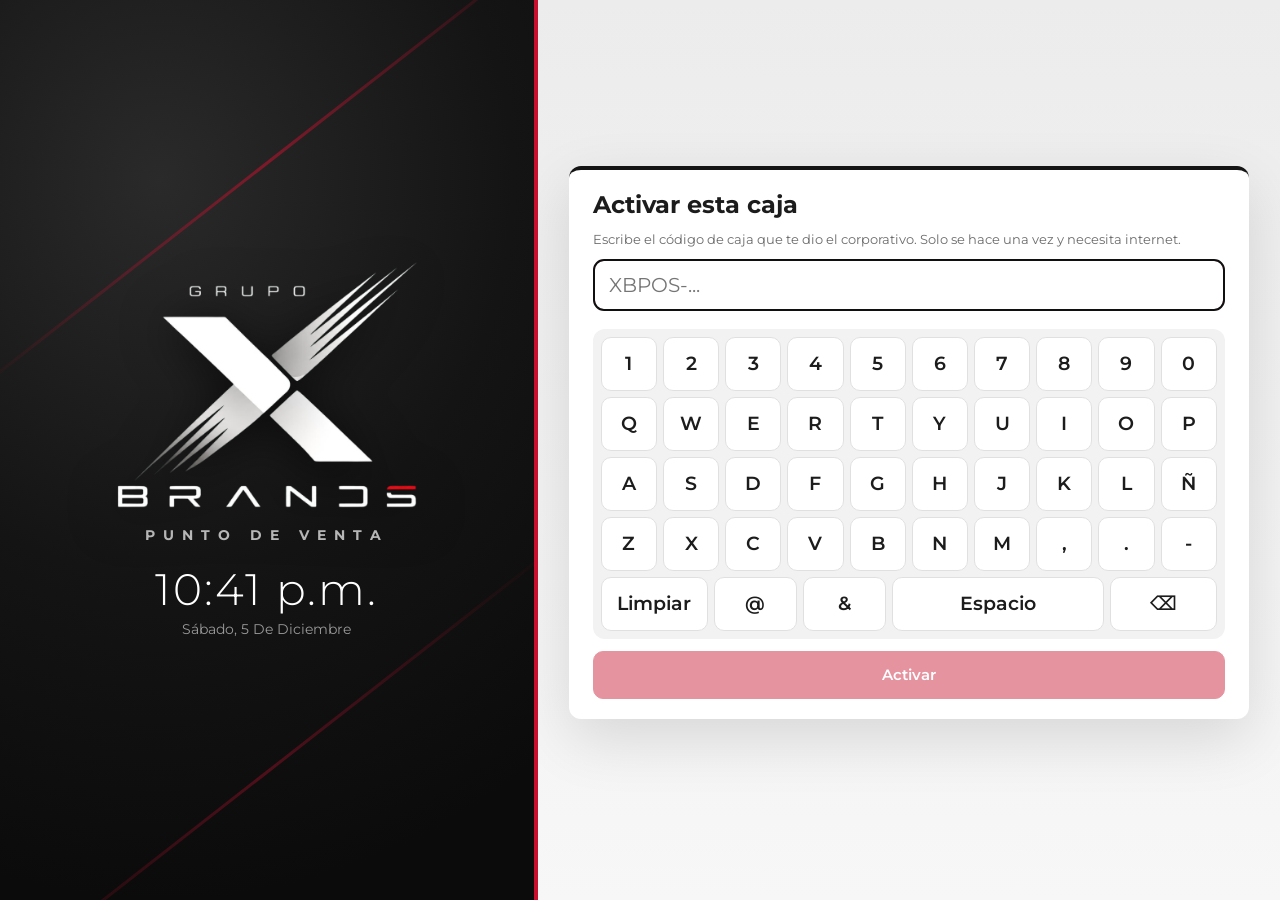
==== index.html @ 16394042 "Versión 0.18.0" ====
<!doctype html>
<html lang="es">
  <head>
    <meta charset="UTF-8" />
    <meta name="viewport" content="width=device-width, initial-scale=1.0, maximum-scale=1, user-scalable=no" />
    <link rel="icon" href="./favicon.png" />
    <link rel="manifest" href="./manifest.webmanifest" />
    <link rel="apple-touch-icon" href="./marca/icono.png" />
    <meta name="apple-mobile-web-app-capable" content="yes" />
    <meta name="mobile-web-app-capable" content="yes" />
    <meta name="apple-mobile-web-app-status-bar-style" content="black" />
    <meta name="apple-mobile-web-app-title" content="X Brands POS" />
    <meta name="theme-color" content="#141414" />
    <title>X Brands POS</title>
    <script type="module" crossorigin src="./assets/index-BFnzR5SZ.js"></script>
    <link rel="stylesheet" crossorigin href="./assets/index-DuH-Is6f.css">
  </head>
  <body>
    <div id="root"></div>
  </body>
</html>
---- assets/index-DuH-Is6f.css ----
@font-face{font-family:Montserrat Variable;font-style:normal;font-display:swap;font-weight:100 900;src:url(./montserrat-cyrillic-ext-wght-normal-CO5hGrJv.woff2) format("woff2-variations");unicode-range:U+0460-052F,U+1C80-1C8A,U+20B4,U+2DE0-2DFF,U+A640-A69F,U+FE2E-FE2F}@font-face{font-family:Montserrat Variable;font-style:normal;font-display:swap;font-weight:100 900;src:url(./montserrat-cyrillic-wght-normal-EAA9jha_.woff2) format("woff2-variations");unicode-range:U+0301,U+0400-045F,U+0490-0491,U+04B0-04B1,U+2116}@font-face{font-family:Montserrat Variable;font-style:normal;font-display:swap;font-weight:100 900;src:url(./montserrat-vietnamese-wght-normal-k7S-YeeD.woff2) format("woff2-variations");unicode-range:U+0102-0103,U+0110-0111,U+0128-0129,U+0168-0169,U+01A0-01A1,U+01AF-01B0,U+0300-0301,U+0303-0304,U+0308-0309,U+0323,U+0329,U+1EA0-1EF9,U+20AB}@font-face{font-family:Montserrat Variable;font-style:normal;font-display:swap;font-weight:100 900;src:url(./montserrat-latin-ext-wght-normal-BsZE-iaG.woff2) format("woff2-variations");unicode-range:U+0100-02BA,U+02BD-02C5,U+02C7-02CC,U+02CE-02D7,U+02DD-02FF,U+0304,U+0308,U+0329,U+1D00-1DBF,U+1E00-1E9F,U+1EF2-1EFF,U+2020,U+20A0-20AB,U+20AD-20C0,U+2113,U+2C60-2C7F,U+A720-A7FF}@font-face{font-family:Montserrat Variable;font-style:normal;font-display:swap;font-weight:100 900;src:url(./montserrat-latin-wght-normal-l_AIctKy.woff2) format("woff2-variations");unicode-range:U+0000-00FF,U+0131,U+0152-0153,U+02BB-02BC,U+02C6,U+02DA,U+02DC,U+0304,U+0308,U+0329,U+2000-206F,U+20AC,U+2122,U+2191,U+2193,U+2212,U+2215,U+FEFF,U+FFFD}@font-face{font-family:Bebas Neue;font-style:normal;font-display:swap;font-weight:400;src:url(./bebas-neue-latin-ext-400-normal-DWiEslNC.woff2) format("woff2"),url(./bebas-neue-latin-ext-400-normal-HFKRJXnW.woff) format("woff");unicode-range:U+0100-02BA,U+02BD-02C5,U+02C7-02CC,U+02CE-02D7,U+02DD-02FF,U+0304,U+0308,U+0329,U+1D00-1DBF,U+1E00-1E9F,U+1EF2-1EFF,U+2020,U+20A0-20AB,U+20AD-20C0,U+2113,U+2C60-2C7F,U+A720-A7FF}@font-face{font-family:Bebas Neue;font-style:normal;font-display:swap;font-weight:400;src:url(./bebas-neue-latin-400-normal-9mHNbWWO.woff2) format("woff2"),url(./bebas-neue-latin-400-normal-Bi-ndsyu.woff) format("woff");unicode-range:U+0000-00FF,U+0131,U+0152-0153,U+02BB-02BC,U+02C6,U+02DA,U+02DC,U+0304,U+0308,U+0329,U+2000-206F,U+20AC,U+2122,U+2191,U+2193,U+2212,U+2215,U+FEFF,U+FFFD}@font-face{font-family:Anton;font-style:normal;font-display:swap;font-weight:400;src:url(./anton-vietnamese-400-normal-CkBxLiRJ.woff2) format("woff2"),url(./anton-vietnamese-400-normal-2FfR1wHA.woff) format("woff");unicode-range:U+0102-0103,U+0110-0111,U+0128-0129,U+0168-0169,U+01A0-01A1,U+01AF-01B0,U+0300-0301,U+0303-0304,U+0308-0309,U+0323,U+0329,U+1EA0-1EF9,U+20AB}@font-face{font-family:Anton;font-style:normal;font-display:swap;font-weight:400;src:url(./anton-latin-ext-400-normal-SyiqE2Jt.woff2) format("woff2"),url(./anton-latin-ext-400-normal-BMODBQc6.woff) format("woff");unicode-range:U+0100-02BA,U+02BD-02C5,U+02C7-02CC,U+02CE-02D7,U+02DD-02FF,U+0304,U+0308,U+0329,U+1D00-1DBF,U+1E00-1E9F,U+1EF2-1EFF,U+2020,U+20A0-20AB,U+20AD-20C0,U+2113,U+2C60-2C7F,U+A720-A7FF}@font-face{font-family:Anton;font-style:normal;font-display:swap;font-weight:400;src:url(./anton-latin-400-normal-Byf51wtH.woff2) format("woff2"),url(./anton-latin-400-normal-AUNGEG_V.woff) format("woff");unicode-range:U+0000-00FF,U+0131,U+0152-0153,U+02BB-02BC,U+02C6,U+02DA,U+02DC,U+0304,U+0308,U+0329,U+2000-206F,U+20AC,U+2122,U+2191,U+2193,U+2212,U+2215,U+FEFF,U+FFFD}@font-face{font-family:Cormorant Garamond;font-style:italic;font-display:swap;font-weight:500;src:url(./cormorant-garamond-cyrillic-ext-500-italic-ClXnudBg.woff2) format("woff2"),url(./cormorant-garamond-cyrillic-ext-500-italic-DakTmaFY.woff) format("woff");unicode-range:U+0460-052F,U+1C80-1C8A,U+20B4,U+2DE0-2DFF,U+A640-A69F,U+FE2E-FE2F}@font-face{font-family:Cormorant Garamond;font-style:italic;font-display:swap;font-weight:500;src:url(./cormorant-garamond-cyrillic-500-italic-DVnfXoMy.woff2) format("woff2"),url(./cormorant-garamond-cyrillic-500-italic-C9gO-8KC.woff) format("woff");unicode-range:U+0301,U+0400-045F,U+0490-0491,U+04B0-04B1,U+2116}@font-face{font-family:Cormorant Garamond;font-style:italic;font-display:swap;font-weight:500;src:url(./cormorant-garamond-vietnamese-500-italic-D3igDnAQ.woff2) format("woff2"),url(./cormorant-garamond-vietnamese-500-italic-C-296ow0.woff) format("woff");unicode-range:U+0102-0103,U+0110-0111,U+0128-0129,U+0168-0169,U+01A0-01A1,U+01AF-01B0,U+0300-0301,U+0303-0304,U+0308-0309,U+0323,U+0329,U+1EA0-1EF9,U+20AB}@font-face{font-family:Cormorant Garamond;font-style:italic;font-display:swap;font-weight:500;src:url(./cormorant-garamond-latin-ext-500-italic-CE7zdTnu.woff2) format("woff2"),url(./cormorant-garamond-latin-ext-500-italic-CalKM9tT.woff) format("woff");unicode-range:U+0100-02BA,U+02BD-02C5,U+02C7-02CC,U+02CE-02D7,U+02DD-02FF,U+0304,U+0308,U+0329,U+1D00-1DBF,U+1E00-1E9F,U+1EF2-1EFF,U+2020,U+20A0-20AB,U+20AD-20C0,U+2113,U+2C60-2C7F,U+A720-A7FF}@font-face{font-family:Cormorant Garamond;font-style:italic;font-display:swap;font-weight:500;src:url(./cormorant-garamond-latin-500-italic-Y14P-dkT.woff2) format("woff2"),url(./cormorant-garamond-latin-500-italic-DhNIfkTX.woff) format("woff");unicode-range:U+0000-00FF,U+0131,U+0152-0153,U+02BB-02BC,U+02C6,U+02DA,U+02DC,U+0304,U+0308,U+0329,U+2000-206F,U+20AC,U+2122,U+2191,U+2193,U+2212,U+2215,U+FEFF,U+FFFD}:root{--rojo: #c8102e;--rojo-osc: #9e0c24;--negro: #141414;--carbon: #1f1f1f;--grafito: #2b2b2b;--gris: #f2f2f2;--gris2: #e0e0e0;--texto: #1c1c1c;--suave: #6b6b6b;--verde: #1e8e3e;--ambar: #c77700;--peligro: #c8102e;--peligro-osc: #9e0c24;--acento: #c8102e;--barra-fondo: linear-gradient(90deg, #0d0d0d, #1f1f1f);--barra-titulo: #fff;--barra-texto: #cccccc;--barra-activo: #c8102e;--barra-linea: #c8102e;--acceso-fondo: radial-gradient(120% 80% at 30% 20%, #2a2a2a 0%, #141414 55%, #0b0b0b 100%);--acceso-texto: #fff;--fondo-app: #f2f2f2;--fuente-titulo: "Montserrat Variable", "Segoe UI", system-ui, sans-serif;font-family:Montserrat Variable,Segoe UI,system-ui,-apple-system,sans-serif;color:var(--texto);font-size:15px}*{box-sizing:border-box}body{margin:0;background:var(--fondo-app);user-select:none}button{font:inherit;cursor:pointer;border:1px solid var(--gris2);background:#fff;border-radius:10px;padding:12px 16px;min-height:48px;color:var(--texto);touch-action:manipulation}button:hover:not(:disabled){border-color:#bbb}button:disabled{opacity:.45;cursor:default}input,select{font:inherit;user-select:text}h2{margin:0 0 12px;font-size:20px}h3{margin:0;font-size:16px}.btn-primario{background:var(--rojo);color:#fff;border-color:var(--rojo);font-weight:600}.btn-primario:hover:not(:disabled){background:var(--rojo-osc);border-color:var(--rojo-osc)}.btn-peligro{color:var(--rojo);border-color:#f0c2ca}.btn-liga{border:none;background:none;color:var(--rojo);padding:6px 8px}.btn-x{border:1px solid var(--gris2);background:#fff;color:var(--suave);width:44px;height:44px;min-height:44px;padding:0;font-size:18px;border-radius:10px}.grande{font-size:18px;padding:14px 18px}.ancho{width:100%;margin-top:12px}.campo{width:100%;padding:12px 14px;border:2px solid #ccc;border-radius:10px;margin:4px 0 10px;background:#fff;font-size:20px;min-height:52px}.campo-activo{border-color:var(--rojo)}.etiqueta{display:block;font-size:13px;color:var(--suave)}.fila-etiqueta{display:grid;grid-template-columns:160px 1fr;align-items:center;gap:8px}.fila{display:flex;gap:8px;align-items:center}.nota{color:var(--suave);font-size:13px;margin:4px 0 8px}.error{background:#fdecee;color:var(--rojo-osc);border-radius:8px;padding:8px 12px;margin:8px 0}.ok-msg{background:#e7f5ec;color:var(--verde);border-radius:8px;padding:8px 12px;margin:8px 0}.vacio{color:var(--suave);padding:24px;text-align:center;grid-column:1 / -1}.neg{color:var(--rojo);font-weight:600}.pantalla-centro{min-height:100vh;display:grid;place-items:center;background:var(--negro)}.acceso{min-height:100vh;display:grid;grid-template-columns:minmax(340px,42%) 1fr;background:var(--negro)}.acceso-marca{position:relative;overflow:hidden;display:flex;flex-direction:column;justify-content:center;align-items:center;gap:18px;background:var(--acceso-fondo);color:var(--acceso-texto);padding:40px;border-right:4px solid var(--barra-linea)}.acceso-marca:before,.acceso-marca:after{content:"";position:absolute;height:3px;width:140%;left:-20%;background:linear-gradient(90deg,transparent,var(--rojo),transparent);transform:rotate(-38deg);opacity:.55}.acceso-marca:before{top:18%}.acceso-marca:after{bottom:14%;opacity:.35}.acceso-marca img{width:min(300px,70%);filter:drop-shadow(0 8px 24px rgba(0,0,0,.6))}.acceso-marca .pos{letter-spacing:8px;font-weight:700;color:#bbb;font-size:14px}.acceso-marca .sucursal{font-size:18px;font-weight:600;text-align:center}.acceso-marca .reloj{font-size:44px;font-weight:300;letter-spacing:2px}.acceso-marca .fecha{color:#999;font-size:14px;text-transform:capitalize;margin-top:-14px}.acceso-lado{display:grid;place-items:center;background:linear-gradient(180deg,#ececec,#f7f7f7);padding:24px}.acceso-lado .tarjeta{box-shadow:0 20px 60px #0000001f;border-top:4px solid var(--negro)}.acceso-lado h2{font-size:24px}.marca-barra{display:flex;align-items:center;gap:10px}.marca-barra img{height:38px}.marca-barra span{font-size:11px;letter-spacing:4px;color:#aaa;font-weight:700;border-left:1px solid #444;padding-left:10px}@media (max-width: 900px){.acceso{grid-template-columns:1fr}.acceso-marca{border-right:0;border-bottom:4px solid var(--rojo);padding:24px}.acceso-marca .reloj{display:none}}.tarjeta{background:#fff;border-radius:12px;padding:20px 24px;margin-bottom:16px}.pantalla-centro .tarjeta{text-align:center}.logo{font-weight:800;color:var(--rojo);font-size:22px;letter-spacing:.5px;margin-bottom:4px}.rejilla-usuarios{display:grid;grid-template-columns:repeat(auto-fill,minmax(140px,1fr));gap:10px}.btn-usuario{display:flex;flex-direction:column;gap:6px;padding:20px 10px;align-items:center}.btn-usuario:hover:not(:disabled){border-color:var(--negro)}.avatar{width:48px;height:48px;border-radius:50%;background:var(--negro);color:#fff;display:grid;place-items:center;font-weight:700;font-size:18px;border:2px solid var(--rojo)}.btn-usuario span{color:var(--suave);font-size:12px;text-transform:capitalize}.pinpad{width:260px;margin:8px auto}.pin-puntos{display:flex;justify-content:center;gap:10px;margin:8px 0 14px}.pin-puntos span{width:14px;height:14px;border-radius:50%;border:2px solid #999}.pin-puntos span.lleno{background:var(--negro);border-color:var(--negro)}.pin-teclas{display:grid;grid-template-columns:repeat(3,1fr);gap:8px}.pin-teclas button{font-size:20px;padding:14px 0}.app{display:flex;flex-direction:column;height:100vh}.barra{display:flex;align-items:center;gap:18px;background:var(--barra-fondo);color:var(--barra-titulo);padding:6px 16px;border-bottom:3px solid var(--barra-linea)}.marca{font-weight:800;color:#fff}.barra nav{display:flex;gap:6px}.barra nav button{background:transparent;color:var(--barra-texto);border-color:transparent}.barra nav button.activo{background:var(--barra-activo);color:#fff}.estado{margin-left:auto;display:flex;align-items:center;gap:8px;font-size:13px;color:var(--barra-texto)}.estado .btn-liga{color:#ff8a9a}.punto{width:10px;height:10px;border-radius:50%;display:inline-block}.punto.verde{background:#34c759}.punto.rojo{background:#ff453a}.insignia{background:var(--ambar);color:#fff;border-radius:10px;padding:2px 8px;font-weight:600}.sep-v{width:1px;height:16px;background:#444}.estado .ok{color:#9be3ad}.estado .alerta{color:#ffb4a8}.contenido{flex:1;overflow:hidden}.panel{padding:16px;overflow:auto;height:100%}.panel-cab{display:flex;justify-content:space-between;align-items:center;margin-bottom:12px}.acciones{display:flex;flex-wrap:wrap;gap:8px;margin-top:12px}.rejilla-mesas{display:grid;grid-template-columns:repeat(auto-fill,minmax(170px,1fr));gap:12px}.mesa{display:flex;flex-direction:column;align-items:flex-start;gap:4px;padding:14px;text-align:left;min-height:120px}.mesa span{color:var(--suave);font-size:13px}.mesa strong{font-size:18px;margin-top:auto}.mesa.impresa{border-color:var(--ambar);background:#fff8ec}.mesa em{color:var(--ambar);font-size:12px;font-style:normal}.vista-cuenta{display:grid;grid-template-columns:1fr 420px;height:100%}.menu{padding:12px;overflow:auto}.grupos{display:flex;flex-wrap:wrap;gap:8px;margin-bottom:12px}.grupo{border-left-width:6px;font-weight:600}.grupo.activo{background:var(--negro);color:#fff}.productos{display:grid;grid-template-columns:repeat(auto-fill,minmax(150px,1fr));gap:10px}.producto{display:flex;flex-direction:column;gap:8px;justify-content:space-between;min-height:92px;text-align:left}.producto b{color:var(--rojo)}.ticket{background:#fff;border-left:1px solid var(--gris2);display:flex;flex-direction:column;padding:12px;min-height:0}.ticket-cab{display:flex;justify-content:space-between;align-items:flex-start;border-bottom:1px solid var(--gris2);padding-bottom:8px}.lineas{flex:1;overflow:auto;padding:8px 0}.linea{display:grid;grid-template-columns:32px 1fr auto 48px;gap:6px;align-items:start;padding:6px 0;border-bottom:1px dashed var(--gris2)}.linea .desc small{display:block;color:var(--suave);font-size:12px}.linea .desc small.pend{color:var(--ambar)}.linea.cancelada{text-decoration:line-through;color:#aaa}.linea .imp{text-align:right}.totales>div{display:flex;justify-content:space-between}.totales .total{font-size:24px;font-weight:800;margin-top:4px}.ticket .acciones button.grande{flex-basis:100%}.fondo-modal{position:fixed;inset:0;background:#00000080;display:grid;place-items:center;z-index:10}.modal{background:#fff;border-radius:14px;padding:16px 20px 20px;max-height:94vh;overflow:auto;max-width:96vw}.modal-titulo{display:flex;justify-content:space-between;align-items:center;font-weight:700;font-size:20px;margin-bottom:12px}.btn-cerrar{width:52px;height:52px;padding:0;font-size:22px;border-radius:12px}.total-cobro{font-size:32px;font-weight:800;text-align:center;margin:4px 0 12px}.cambio{font-size:22px;font-weight:700;color:var(--verde);text-align:center;margin:8px 0}.tabla{width:100%;border-collapse:collapse;margin-top:12px;font-size:14px}.tabla th,.tabla td{text-align:left;padding:8px;border-bottom:1px solid var(--gris2)}.tabla th{color:var(--suave);font-weight:600}.teclado{margin-top:8px;background:var(--gris);border-radius:12px;padding:8px}.teclado button{font-size:22px;font-weight:600;min-height:60px;padding:0}.teclado.numerico{display:grid;grid-template-columns:1fr 130px;gap:8px}.teclado-num{display:grid;grid-template-columns:repeat(3,1fr);gap:8px}.teclado-lado{display:grid;grid-template-rows:1fr 2fr;gap:8px}.teclado-lado button{font-size:18px}.teclado.texto .teclado-fila{display:grid;grid-template-columns:repeat(10,1fr);gap:6px;margin-bottom:6px}.teclado.texto .teclado-fila:last-child{grid-template-columns:1fr 3fr 1fr 1.4fr;margin-bottom:0}.teclado.texto button{font-size:19px;min-height:54px}.opciones{display:flex;flex-wrap:wrap;gap:8px;margin:6px 0 10px}.opcion{font-size:16px;min-height:52px}.opcion.activa{background:var(--negro);color:#fff;border-color:var(--negro)}.motivos-rapidos{display:flex;flex-wrap:wrap;gap:6px;margin-bottom:4px}.motivos-rapidos .opcion{min-height:44px;font-size:14px}.vista-ticket{width:100%;height:60vh;border:1px solid var(--gris2);border-radius:8px;background:#fff}.btn-volver{background:var(--negro);color:#fff;border-color:var(--negro);font-weight:700;font-size:17px;min-height:52px;padding:0 18px}.barra nav button{min-height:52px;font-size:16px;padding:0 20px}.barra .estado .btn-liga{min-height:44px}.plantas{display:flex;gap:8px;flex-wrap:wrap}.plantas button.activo{background:var(--negro);color:#fff;border-color:var(--negro)}.mapa{position:relative;background:#fff;border-radius:14px;border:2px dashed var(--gris2);height:calc(100vh - 230px);min-height:420px;margin-top:12px;overflow:hidden}.mapa.editando{border-color:var(--rojo);background-image:radial-gradient(#ddd 1px,transparent 1px);background-size:20px 20px}.mesa-mapa{position:absolute;width:112px;height:104px;display:flex;flex-direction:column;align-items:center;justify-content:center;gap:2px;padding:4px;border:3px solid #b9b9b9;background:#fafafa;border-radius:14px;text-align:center;min-height:0}.mesa-mapa.redonda{border-radius:50%}.mesa-mapa.barra{width:300px;height:76px}.mesa-mapa b{font-size:22px}.mesa-mapa small{font-size:12px;color:var(--suave);line-height:1.2}.mesa-mapa.libre b{color:#777}.mesa-mapa.ocupada{background:#fdecee;border-color:var(--rojo)}.mesa-mapa.ocupada b,.mesa-mapa.ocupada strong{color:var(--rojo-osc)}.mesa-mapa.impresa{background:#fff4e0;border-color:var(--ambar)}.mesa-mapa.impresa b,.mesa-mapa.impresa strong{color:#8a5200}.mesa-mapa.sel{outline:4px solid var(--negro);outline-offset:2px}.mesa-mapa strong{font-size:15px}.leyenda{display:flex;gap:16px;align-items:center;font-size:14px;color:var(--suave)}.leyenda i{display:inline-block;width:16px;height:16px;border-radius:4px;border:2px solid #b9b9b9;vertical-align:-3px;margin-right:4px;background:#fafafa}.leyenda i.oc{background:#fdecee;border-color:var(--rojo)}.leyenda i.im{background:#fff4e0;border-color:var(--ambar)}.editor-lado{display:flex;gap:8px;flex-wrap:wrap;align-items:center;margin-top:8px}.rejilla-ordenes{display:grid;grid-template-columns:repeat(auto-fill,minmax(230px,1fr));gap:12px}.orden{background:#fff;border-radius:14px;border:2px solid var(--gris2);padding:14px;display:flex;flex-direction:column;gap:6px}.orden .cab{display:flex;justify-content:space-between;align-items:center}.orden .cab b{font-size:18px}.chip{font-size:12px;font-weight:700;padding:3px 8px;border-radius:999px;background:var(--gris)}.chip.cobrar{background:#fdecee;color:var(--rojo-osc)}.chip.prep{background:#fff4e0;color:#8a5200}.chip.lista{background:#e7f5ec;color:var(--verde)}.orden .tiempo{color:var(--suave);font-size:13px}.orden .tiempo.tarde{color:var(--rojo);font-weight:700}.orden strong{font-size:20px}.orden .acciones{margin-top:4px}.orden .acciones button{flex:1}.pestanas-sub{display:flex;gap:8px}.pestanas-sub button.activo{background:var(--negro);color:#fff;border-color:var(--negro)}.exito{text-align:center;padding:8px 0}.exito .grande-ok{font-size:64px;line-height:1;color:var(--verde)}.exito h2{margin:8px 0}.cobro-grid{display:grid;grid-template-columns:1fr 300px;gap:16px;align-items:start}.titulo-cuenta{font-size:20px}.ticket-cab{gap:8px}.rejilla-opciones{display:grid;grid-template-columns:repeat(4,1fr);gap:10px}.opcion-grande{min-height:76px;font-size:16px;font-weight:600;white-space:normal}.lista-elegir{display:flex;flex-direction:column;gap:6px;max-height:50vh;overflow:auto}.fila-elegir{display:grid;grid-template-columns:40px 1fr auto;align-items:center;gap:10px;text-align:left;min-height:56px}.fila-elegir.activa{border-color:var(--negro);background:#f5f5f5}.casilla{width:32px;height:32px;border:2px solid #999;border-radius:8px;display:grid;place-items:center;font-weight:800}.fila-elegir.activa .casilla{background:var(--negro);color:#fff;border-color:var(--negro)}.mesa-mapa .varias{position:absolute;top:-10px;right:-10px;background:var(--negro);color:#fff;border-radius:999px;font-size:12px;padding:2px 7px;font-weight:700}.chip.camino{background:#e8f0fe;color:#1a56c4}.cliente-res{display:grid;grid-template-columns:1fr auto;gap:8px;align-items:center;text-align:left}.cliente-res small{display:block;color:var(--suave)}.historial{border-top:1px solid var(--gris2);margin-top:8px;padding-top:8px}.formulario{display:grid;grid-template-columns:1fr 1fr;gap:8px;margin-bottom:10px}.campo-btn{display:flex;flex-direction:column;align-items:flex-start;text-align:left;min-height:60px}.campo-btn small{color:var(--suave);font-size:12px}.campo-btn span{font-size:18px;font-weight:600}.campo-btn.activo{border:2px solid var(--negro)}.form-cuerpo{max-height:42vh;overflow:auto;margin-bottom:10px}.formulario .ancho-total{grid-column:1 / -1}.campo-opciones{display:flex;flex-direction:column;gap:4px}.campo-opciones small{color:var(--suave);font-size:12px}.campo-opciones .opciones{display:flex;flex-wrap:wrap;gap:6px}.campo-opciones .opcion{min-height:44px;padding:8px 12px}.muestra{display:inline-block;width:14px;height:14px;border-radius:4px;margin-right:6px;vertical-align:-2px}.sub-barra{display:flex;align-items:center;gap:10px;margin-bottom:12px;flex-wrap:wrap}.sub-barra .derecha{margin-left:auto;display:flex;gap:8px}.kpis{display:grid;grid-template-columns:repeat(4,1fr);gap:12px;margin-bottom:14px}.kpi{background:#fff;border-radius:12px;padding:14px 16px;border-left:4px solid var(--negro)}.kpi small{color:var(--suave);display:block;font-size:12px;text-transform:uppercase;letter-spacing:.5px}.kpi b{font-size:24px}.kpi.alerta{border-left-color:var(--rojo)}.kpi.alerta b{color:var(--rojo)}.tabla-cat{width:100%;border-collapse:separate;border-spacing:0 6px}.tabla-cat th{text-align:left;font-size:12px;color:var(--suave);text-transform:uppercase;letter-spacing:.5px;padding:0 12px}.tabla-cat td{background:#fff;padding:12px}.tabla-cat td:first-child{border-radius:10px 0 0 10px}.tabla-cat td:last-child{border-radius:0 10px 10px 0;text-align:right}.tabla-cat tr.inactivo td{opacity:.5}.tabla-cat .num{text-align:right;font-variant-numeric:tabular-nums}.tabla-cat button{min-height:44px;padding:8px 14px}.chip.ok{background:#e7f5ec;color:var(--verde)}.chip.bajo{background:#fdecee;color:var(--rojo)}.chip.gris{background:#eee;color:#555}.desplazable{overflow:auto;height:100%;padding-right:4px}.panel-cat{display:flex;flex-direction:column;height:100%}.panel-cat>.desplazable{flex:1}.receta-cab{display:flex;gap:16px;align-items:center;background:var(--negro);color:#fff;border-radius:12px;padding:14px 18px;margin-bottom:12px}.receta-cab .dato small{display:block;color:#aaa;font-size:11px;text-transform:uppercase}.receta-cab .dato b{font-size:20px}.receta-cab .dato.rojo b{color:#ff6b7f}.rejilla-prod{display:grid;grid-template-columns:repeat(auto-fill,minmax(170px,1fr));gap:8px}.rejilla-prod button{text-align:left;min-height:64px}.rejilla-prod button small{display:block;color:var(--suave)}.conteo{display:grid;grid-template-columns:1fr 340px;gap:16px;height:100%}.conteo .fila-conteo{display:grid;grid-template-columns:1fr 110px 130px;align-items:center;gap:8px;text-align:left;width:100%;margin-bottom:6px}.conteo .fila-conteo.activa{border:2px solid var(--negro)}.conteo .fila-conteo .dif{font-size:12px}.insignia.roja{background:var(--rojo)}.barra nav button.activo .insignia.roja{background:#fff;color:var(--rojo)}.form-lado{display:grid;grid-template-columns:1fr 320px;gap:14px;align-items:start}.form-lado .form-cuerpo.alto{max-height:62vh;margin:0}.form-lado .teclado.numerico{grid-template-columns:1fr}.form-lado .teclado.numerico .teclado-lado{grid-template-rows:none;grid-template-columns:1fr 2fr}.form-lado .teclado.numerico .teclado-lado button{flex:1;min-height:56px}.form-lado .teclado.numerico .teclado-num button{min-height:58px}.btn-usuario .avatar{color:#fff;font-size:16px;text-transform:none}.barra{gap:12px}.barra nav{gap:2px}.barra nav button{white-space:nowrap;padding:10px 12px;font-size:14px}.estado{white-space:nowrap}@media (max-width: 1500px){.estado .suc{display:none}}.btn-cocina{flex-basis:100%;background:var(--verde);border-color:var(--verde)}.btn-cocina:hover:not(:disabled){background:#176f30;border-color:#176f30}.kpi .nota{display:block;margin:2px 0 0}.kpi.rojo-kpi{border-left-color:var(--rojo);background:var(--negro);color:#fff}.kpi.rojo-kpi small,.kpi.rojo-kpi .nota{color:#bbb}.barras{display:flex;align-items:flex-end;gap:6px;height:180px;padding-top:18px}.barra-h{flex:1;display:flex;flex-direction:column;align-items:center;justify-content:flex-end;height:100%;min-width:28px}.barra-h i{width:100%;background:linear-gradient(180deg,var(--rojo),var(--rojo-osc));border-radius:6px 6px 0 0;min-height:2px}.barra-h small{font-size:11px;color:var(--suave);margin-top:4px}.barra-h .valor{font-size:10px;color:var(--suave);white-space:nowrap;margin-bottom:2px}.rejilla-rep{display:grid;grid-template-columns:1fr 1fr;gap:0 16px}.rejilla-rep .tabla td.r,.rejilla-rep .tabla th.r,.tabla .r{text-align:right}.denominaciones .fila-conteo{display:grid;grid-template-columns:1fr 80px 120px;align-items:center;gap:8px;width:100%;margin-bottom:4px;min-height:44px;padding:6px 12px;text-align:left}.denominaciones .fila-conteo.activa{border:2px solid var(--negro)}.total-arqueo{background:var(--negro);color:#fff;border-radius:12px;padding:12px 16px;margin-bottom:10px;border-left:4px solid var(--rojo)}.total-arqueo small{display:block;color:#aaa}.total-arqueo b{font-size:28px}.admin{display:grid;grid-template-columns:180px 1fr;height:100%}.admin-tabs{background:var(--carbon);display:flex;flex-direction:column;gap:4px;padding:12px 10px}.admin-tabs button{background:transparent;color:#ccc;border-color:transparent;text-align:left;min-height:52px}.admin-tabs button.activo{background:var(--rojo);color:#fff}.admin-tabs button:hover:not(.activo){background:var(--grafito);color:#fff}.admin-cuerpo{overflow:hidden;height:100%}.aviso-inactividad{position:fixed;left:50%;bottom:24px;transform:translate(-50%);background:var(--negro);color:#fff;padding:14px 24px;border-radius:12px;border-left:5px solid var(--rojo);font-weight:600;z-index:200;box-shadow:0 10px 30px #0000004d}.acceso-pin h2{text-align:center}.acceso-pin .pinpad{margin:0 auto}.grande-error{font-size:18px;text-align:center;padding:30px 10px}.rejilla-mesas-sel{display:grid;grid-template-columns:repeat(auto-fill,minmax(96px,1fr));gap:8px;margin:6px 0 14px}.mesa-sel{min-height:72px;display:flex;flex-direction:column;align-items:center;justify-content:center}.mesa-sel b{font-size:20px}.mesa-sel small{color:var(--suave)}.mesa-sel.ocupada{background:#fdecee}.mesa-sel.activa{background:var(--negro);color:#fff;border-color:var(--negro)}.mesa-sel.activa small{color:#ddd}.mesa-mapa.grupo-ini{border-top-right-radius:0;border-bottom-right-radius:0;z-index:2}.mesa-mapa.unida{border-left-style:dashed;border-radius:0;z-index:2}.mesa-mapa.unida b{font-size:18px}.dos-botones{display:grid;grid-template-columns:1fr 1fr;gap:12px}.boton-modo{min-height:130px;display:flex;flex-direction:column;gap:6px;align-items:center;justify-content:center;text-align:center}.boton-modo b{font-size:20px}.boton-modo small{font-size:13px;opacity:.8;font-weight:400}.panel-consulta{display:flex;flex-direction:column;align-items:center;justify-content:center;gap:24px}.consulta-cab{text-align:center}.consulta-cab small{text-transform:uppercase;letter-spacing:3px;color:var(--suave);font-weight:700}.consulta-cab h1{font-size:44px;margin:6px 0}.consulta-total{font-size:52px;font-weight:800;margin:10px 0}.btn-agregar{min-width:340px;min-height:76px;font-size:22px}.etiqueta-modo{display:inline-block;background:var(--verde);color:#fff;font-size:11px;font-weight:700;letter-spacing:1px;text-transform:uppercase;padding:3px 8px;border-radius:6px;margin-bottom:4px}.codigo-activacion{font-size:32px;font-weight:800;letter-spacing:2px;text-align:center;background:var(--negro);color:#fff;border-radius:12px;padding:22px;margin:12px 0;border-left:5px solid var(--rojo);font-family:Courier New,monospace}.tabla tr.inactivo td{opacity:.5}.especificaciones{white-space:pre-wrap;background:var(--gris);padding:10px 12px;border-radius:8px;font-family:inherit;font-size:13px}.hilo{display:flex;flex-direction:column;gap:8px;margin:10px 0}.globo{background:var(--gris);border-radius:12px;padding:8px 12px;max-width:80%}.globo small{display:block;color:var(--suave);font-size:11px}.globo.mio{align-self:flex-end;background:var(--negro);color:#fff}.globo.mio small{color:#bbb}.form-cuerpo.alto{max-height:62vh}.aviso-inactividad.error-imp{background:var(--rojo);border-left-color:#fff;bottom:80px}.rejilla-kds{display:grid;grid-template-columns:repeat(auto-fill,minmax(260px,1fr));gap:12px}.kds-tarjeta{background:#fff;border-radius:12px;padding:12px;border-top:6px solid var(--verde);display:flex;flex-direction:column;gap:6px}.kds-tarjeta.medio{border-top-color:var(--ambar)}.kds-tarjeta.tarde{border-top-color:var(--rojo);background:#fff6f7}.kds-cab{display:flex;justify-content:space-between;font-size:18px}.kds-cab span{font-weight:800}.kds-item{text-align:left;display:flex;flex-direction:column;gap:2px;min-height:56px}.kds-item b{font-size:17px}.kds-item small{color:var(--suave);font-weight:600}.kds-item .coment{color:var(--rojo)}.grande-vacio{font-size:22px;padding:60px}.pasos-opc{display:flex;flex-wrap:wrap;gap:6px;margin-bottom:10px}.pasos-opc .chip{border:0;cursor:pointer}.rejilla-opc{display:grid;grid-template-columns:repeat(3,1fr);gap:10px;margin:10px 0 14px}.opcion-grande.activa{background:var(--negro);color:#fff;border-color:var(--negro)}.opcion-grande small{display:block;font-weight:500;opacity:.8}.producto.agotado{opacity:.45;position:relative}.producto .etq-agotado{color:var(--rojo);font-size:11px;font-weight:800;letter-spacing:1px}.producto .etq-promo{background:var(--rojo);color:#fff;border-radius:6px;font-size:10px;padding:1px 6px;font-weight:700;align-self:flex-start}.producto .etq-opc{font-size:11px;color:var(--suave)}.producto.modo-agotado{border:2px dashed var(--rojo)}.asientos{display:flex;gap:6px;align-items:center;margin:0 0 8px;flex-wrap:wrap}.asientos .opcion{min-height:40px;padding:6px 12px}.linea .mods{display:block;font-size:12px;color:var(--suave)}.linea .listo{color:var(--verde);font-weight:700;font-size:12px}.aviso-agotado{background:#fdecee;color:var(--rojo);border-radius:8px;padding:8px 12px;margin-bottom:8px;font-weight:600}.permisos td,.permisos th{text-align:center}.permisos td:first-child,.permisos th:first-child{text-align:left}.casilla-btn{width:44px;height:44px;min-height:44px;padding:0;font-size:20px;font-weight:800}.casilla-btn.si{background:var(--negro);color:#fff;border-color:var(--negro)}.boton-archivo{display:inline-flex;align-items:center;min-height:48px;padding:0 14px;border:1px solid var(--gris2);border-radius:10px;background:#fff;cursor:pointer;font-weight:600}.boton-archivo input{display:none}.linea.editable{cursor:pointer}.linea.editable:active{background:#fff3f4}.agregar-nota{display:inline-block;margin-top:4px;font-size:13px;color:var(--rojo);font-weight:600}.comentario-linea{display:block;color:var(--rojo-osc, #9e0b22)!important;font-weight:600}.nota-rapida .chips-nota{display:flex;flex-wrap:wrap;gap:8px;margin-bottom:10px}.nota-rapida .chips-nota .opcion{min-height:48px}.nota-rapida .campo-btn{margin-bottom:8px}.fila-nota{display:flex;align-items:center;gap:12px;margin-top:10px}.fila-nota .btn-primario{flex:1}.cantidad-nota{display:flex;align-items:center;gap:10px}.cantidad-nota button{width:56px;min-height:56px;font-size:26px;font-weight:700}.cantidad-nota b{min-width:36px;text-align:center;font-size:22px}html,body{overscroll-behavior:none;-webkit-text-size-adjust:100%}.app{height:100vh;height:100dvh}.pantalla-centro,.acceso{min-height:100dvh}.modal{max-height:94dvh}.vista-ticket{height:60dvh}.panel-mapa{display:flex;flex-direction:column}.panel-mapa .mapa{flex:1;height:auto;min-height:260px}.barra{min-width:0}.barra nav{flex:1 1 auto;min-width:0;overflow-x:auto;scrollbar-width:none;-webkit-overflow-scrolling:touch}.barra nav::-webkit-scrollbar{display:none}.barra .estado{flex-shrink:0}.vista-cuenta{min-height:0}.vista-cuenta>*{min-height:0}@media (max-width: 1280px){.estado .suc,.estado .sep-v{display:none}.barra{padding:4px 10px;gap:8px}.barra nav button{padding:8px 12px;min-height:48px}.marca-barra img{height:30px}.vista-cuenta{grid-template-columns:1fr 360px}.kpis{grid-template-columns:repeat(2,1fr)}.admin{grid-template-columns:150px 1fr}}@media (max-width: 1100px){.marca-barra span{display:none}.estado b{max-width:110px;overflow:hidden;text-overflow:ellipsis}.rejilla-rep,.cobro-grid,.form-lado,.conteo{grid-template-columns:1fr}}@media (orientation: portrait) and (max-width: 1100px){.barra{flex-wrap:wrap;row-gap:4px}.barra nav{order:3;flex-basis:100%}.vista-cuenta{grid-template-columns:1fr;grid-template-rows:minmax(0,1fr) minmax(0,46%)}.ticket{border-left:0;border-top:3px solid var(--negro)}.productos{grid-template-columns:repeat(auto-fill,minmax(140px,1fr))}.producto{min-height:80px}.admin{grid-template-columns:1fr;grid-template-rows:auto minmax(0,1fr)}.admin-tabs{flex-direction:row;overflow-x:auto;scrollbar-width:none;padding:6px}.admin-tabs button{white-space:nowrap;text-align:center}.rejilla-opciones{grid-template-columns:repeat(2,1fr)}.leyenda{display:none}.mesa-mapa{width:96px;height:90px}.mesa-mapa.barra{width:240px;height:68px}}@media (orientation: landscape) and (max-height: 860px){.teclado button{min-height:52px;font-size:20px}.modal{padding:12px 16px 14px}.modal-titulo{margin-bottom:8px}.mesa-mapa{width:100px;height:88px}}@media (max-width: 1180px) and (orientation: landscape){.estado .txt-estado{display:none}}@media (max-height: 860px){.nota-rapida .chips-nota{gap:6px;margin-bottom:6px}.nota-rapida .chips-nota .opcion{min-height:40px;padding:6px 12px}.nota-rapida .teclado button{min-height:44px;font-size:18px}.nota-rapida .teclado.texto .teclado-fila{margin-bottom:4px;gap:4px}.nota-rapida .fila-nota{margin-top:6px}.nota-rapida .cantidad-nota button{min-height:48px;width:50px}.nota-rapida .fila-nota .btn-primario{min-height:50px}}.teclado.texto .teclado-fila:last-child{display:flex;gap:6px}.teclado.texto .teclado-fila:last-child button{flex:1}.teclado.texto .teclado-fila:last-child .espacio{flex:2.6}.teclado.texto .teclado-fila:last-child .ancha{flex:1.3}.aviso-version{display:flex;align-items:center;gap:12px;flex-wrap:wrap;background:#fff4e0;border-bottom:2px solid var(--ambar);padding:6px 14px;font-size:14px}.aviso-version button{min-height:40px;padding:6px 14px;background:var(--negro);color:#fff;border-color:var(--negro);font-weight:600}.aviso-version .nota-v{color:var(--suave)}.tb{min-height:100dvh;background:#0f0f0f;color:#f2f2f2;padding:0 12px 40px;user-select:text;font-size:15px}.tb-cab{display:flex;align-items:center;gap:12px;padding:14px 4px 10px;border-bottom:3px solid var(--rojo);position:sticky;top:0;background:#0f0f0f;z-index:2}.tb-cab img{height:30px}.tb-cab div{flex:1;display:flex;flex-direction:column}.tb-cab small{color:#9a9a9a;font-size:12px}.tb-cab button{background:transparent;color:#ff8a9a;border-color:#333;min-height:40px;padding:6px 12px}.tb-rangos{display:flex;gap:6px;overflow-x:auto;padding:12px 0;scrollbar-width:none}.tb-rangos button{background:#1d1d1d;color:#ddd;border-color:#2c2c2c;min-height:40px;padding:6px 14px;white-space:nowrap;border-radius:20px}.tb-rangos button.activo{background:var(--rojo);border-color:var(--rojo);color:#fff}.tb-kpis{display:grid;grid-template-columns:repeat(auto-fill,minmax(160px,1fr));gap:10px}.tb-kpi{background:#1b1b1b;border:1px solid #2a2a2a;border-radius:14px;padding:12px;display:flex;flex-direction:column;gap:4px}.tb-kpi.rojo{background:linear-gradient(135deg,var(--rojo-osc),var(--rojo));border-color:var(--rojo)}.tb-kpi small{color:#bdbdbd;font-size:11px;text-transform:uppercase;letter-spacing:.5px}.tb-kpi.rojo small,.tb-kpi.rojo span{color:#ffe3e7}.tb-kpi b{font-size:24px}.tb-kpi span{color:#9a9a9a;font-size:12px}.tb-tarjeta{background:#1b1b1b;border:1px solid #2a2a2a;border-radius:14px;padding:12px 14px;margin-top:12px}.tb-tarjeta h3{margin:0 0 8px;font-size:15px}.tb-tit{display:flex;justify-content:space-between;align-items:center}.tb-tit select{background:#262626;color:#eee;border:1px solid #333;border-radius:8px;padding:6px 8px;font:inherit;font-size:13px}.tb-alertas{border-color:#6b4a00;background:#261d05}.tb-alertas h3{color:#ffc861}.tb-alertas div{font-size:13px;padding:3px 0;color:#f3dfb0}.tb-suc{border-top:1px solid #262626;padding:10px 0;cursor:pointer}.tb-suc-fila{display:flex;align-items:center;gap:10px}.tb-pos{width:24px;height:24px;border-radius:50%;background:#2a2a2a;display:grid;place-items:center;font-size:12px;color:#aaa;flex-shrink:0}.tb-nom{flex:1;min-width:0;display:flex;flex-direction:column}.tb-nom b{overflow:hidden;text-overflow:ellipsis;white-space:nowrap}.tb-nom small,.tb-num small{color:#8d8d8d;font-size:12px}.tb-num{text-align:right;display:flex;flex-direction:column}.tb-num .sube{color:#57d27c}.tb-num .baja{color:#ff6b7d}.tb-punto{display:inline-block;width:8px;height:8px;border-radius:50%;margin-right:6px}.tb-punto.ok{background:#34c759}.tb-punto.no{background:#666}.tb-detalle{display:grid;grid-template-columns:repeat(2,1fr);gap:8px;margin-top:10px;padding:10px;background:#141414;border-radius:10px}.tb-detalle span{display:flex;flex-direction:column;font-size:11px;color:#8d8d8d}.tb-detalle b{font-size:14px;color:#eee}.tb-detalle b.mal{color:#ff6b7d}.tb-barras{display:flex;align-items:flex-end;gap:3px;height:130px}.tb-barras div{flex:1;height:100%;display:flex;flex-direction:column;justify-content:flex-end;align-items:center;gap:3px;min-width:0}.tb-barras i{width:100%;background:var(--rojo);border-radius:4px 4px 0 0;min-height:2px}.tb-barras small{font-size:10px;color:#8d8d8d}.tb-dos{display:grid;grid-template-columns:repeat(auto-fit,minmax(280px,1fr));gap:0 12px}.tb-lin{display:flex;justify-content:space-between;gap:8px;padding:6px 0;border-top:1px solid #242424;font-size:14px}.tb-lin small{color:#8d8d8d}.tb-nota{color:#7d7d7d;font-size:12px;margin:8px 0 0}.tb-vacio{color:#8d8d8d;font-size:13px}.tb-error{background:#3a0f16;color:#ffb3bd;border-radius:10px;padding:10px;margin:8px 0;font-size:14px}.tb-entrar{display:grid;place-items:center}.tb-entrar form{width:min(380px,100%);display:flex;flex-direction:column;gap:10px;text-align:center}.tb-entrar img{height:44px;margin:0 auto 8px}.tb-entrar h2{margin:0}.tb-entrar p{color:#9a9a9a;margin:0 0 8px}.tb-entrar input{font:inherit;font-size:17px;padding:14px;border-radius:10px;border:1px solid #333;background:#1b1b1b;color:#fff}.convenio-cat{background:#f3faf5;border:1px solid #bfe3c9;border-radius:10px;padding:8px 10px;margin:6px 0 10px}.convenio-cat small{display:block;color:#1e6b37;margin-bottom:6px}.convenio-cat .opcion b{margin-left:6px;color:var(--verde)}.mn{min-height:100dvh;background:var(--fondo-app);padding:0 0 30px;user-select:text}.mn-cab{background:var(--barra-fondo);color:var(--barra-titulo);padding:14px 16px 12px;border-bottom:4px solid var(--barra-linea);display:flex;flex-direction:column;align-items:flex-start;gap:4px}.mn-cab img{height:70px;max-width:70%;object-fit:contain}.mn-cab small{color:var(--barra-texto)!important}.mn-cab b{font-size:22px}.mn-cab small{color:#bbb}.mn-promos{background:#fff4e0;padding:8px 16px;display:flex;flex-direction:column;gap:4px;font-size:14px;color:#7a4a00}.mn-grupos{display:flex;gap:8px;overflow-x:auto;padding:10px 12px;position:sticky;top:0;background:var(--fondo-app);border-bottom:1px solid var(--gris2);scrollbar-width:none;z-index:1}.mn-grupos a{white-space:nowrap;padding:8px 14px;border-radius:18px;background:var(--gris);color:var(--texto);text-decoration:none;font-weight:600;font-size:14px}.mn-grupos a.activo{background:var(--negro);color:#fff}.mn section{padding:0 16px;scroll-margin-top:60px}.mn h2{font-size:22px;font-family:var(--fuente-titulo);margin:18px 0 6px;padding-left:8px;border-left:5px solid var(--rojo)}.mn-prod{display:flex;justify-content:space-between;gap:12px;padding:12px 0;border-bottom:1px solid #eee;font-size:16px}.mn-prod span{display:flex;flex-direction:column}.mn-prod b{white-space:nowrap}.mn-prod.agotado{color:#aaa}.mn-tag{color:var(--rojo);font-weight:700;font-size:12px}.mn-ago{color:#999;font-size:12px}.mn-pie{text-align:center;color:var(--suave);font-size:12px;margin-top:24px;padding:0 16px}.mn-vacio{text-align:center;color:var(--suave);padding:40px}.btn-peligro{color:var(--peligro)}.error{color:var(--peligro-osc)}.neg,.orden .tiempo.tarde,.kpi.alerta b,.chip.bajo,.kds-item .coment,.producto .etq-agotado,.aviso-agotado{color:var(--peligro)}.kpi.alerta{border-left-color:var(--peligro)}.kds-tarjeta.tarde{border-top-color:var(--peligro)}.producto.modo-agotado{border-color:var(--peligro)}.insignia.roja,.aviso-inactividad.error-imp{background:var(--peligro)}.chip.cobrar{color:var(--peligro-osc)}h2,h3,.modal-titulo,.totales .total,.total-cobro,.kpi b,.acceso-lado h2{font-family:var(--fuente-titulo)}.contenido{background:var(--fondo-app)}.acceso-marca .arte{width:min(420px,90%);max-height:34vh;object-fit:contain;margin-top:6px;filter:drop-shadow(0 10px 22px rgba(0,0,0,.35))}.acceso-marca .lema{font-family:var(--fuente-titulo);font-size:22px;letter-spacing:1px;text-align:center;opacity:.95}.marca-barra img{max-width:140px;object-fit:contain}.festejo{width:150px;margin:0 auto 6px;display:block}[data-marca=santas]{--rojo: #BF0811;--rojo-osc: #8E050C;--negro: #111111;--carbon: #1c1c1c;--acento: #76AADB;--barra-fondo: #ffffff;--barra-titulo: #111111;--barra-texto: #2c2c2c;--barra-activo: #BF0811;--barra-linea: #BF0811;--acceso-fondo: radial-gradient(110% 80% at 30% 15%, #e0252e 0%, #BF0811 45%, #7d040a 100%);--acceso-texto: #fff;--fondo-app: #f3f6f9;--fuente-titulo: "Bebas Neue", "Anton", sans-serif}[data-marca=santas] .marca-barra span{color:#76aadb;border-left-color:#d9d9d9}[data-marca=santas] .marca-barra img{height:44px}[data-marca=santas] .estado .btn-liga{color:#bf0811}[data-marca=santas] .acceso-marca:before,[data-marca=santas] .acceso-marca:after{background:linear-gradient(90deg,transparent,#FEEE00,transparent)}[data-marca=santas] .acceso-marca>img:first-of-type{background:#fff;border-radius:22px;padding:14px 18px;filter:drop-shadow(0 10px 24px rgba(0,0,0,.3))}[data-marca=santas] .acceso-marca .fecha,[data-marca=santas] .acceso-marca .pos{color:#ffe1e1}[data-marca=santas] .grupo.activo,[data-marca=santas] .plantas button.activo{background:#76aadb;border-color:#76aadb;color:#111;font-weight:700}[data-marca=santas] h2,[data-marca=santas] h3{letter-spacing:.6px}[data-marca=cheesy]{--rojo: #623A88;--rojo-osc: #4a2a69;--negro: #2a1840;--carbon: #3a2257;--acento: #FBE106;--verde: #12a59c;--barra-fondo: linear-gradient(90deg, #4a2a69, #623A88);--barra-titulo: #fff;--barra-texto: #e6dbf3;--barra-activo: #F7901E;--barra-linea: #FBE106;--acceso-fondo: radial-gradient(120% 90% at 25% 15%, #8a5bb8 0%, #623A88 40%, #2c1745 100%);--acceso-texto: #fff;--fondo-app: #f5f1fa;--fuente-titulo: "Anton", "Bebas Neue", sans-serif}[data-marca=cheesy] .marca-barra img{height:46px}[data-marca=cheesy] .marca-barra span{color:#fbe106;border-left-color:#8a6aac}[data-marca=cheesy] .estado .btn-liga{color:#fbe106}[data-marca=cheesy] .acceso-marca:before,[data-marca=cheesy] .acceso-marca:after{background:linear-gradient(90deg,transparent,#24D9D0,transparent)}[data-marca=cheesy] .acceso-marca{background-image:radial-gradient(2px 2px at 20% 30%,#fff 50%,transparent),radial-gradient(1.5px 1.5px at 70% 20%,#fff 50%,transparent),radial-gradient(1.5px 1.5px at 40% 75%,#fff 50%,transparent),radial-gradient(2px 2px at 85% 60%,#FBE106 50%,transparent),radial-gradient(1px 1px at 10% 85%,#fff 50%,transparent),var(--acceso-fondo)}[data-marca=cheesy] .grupo.activo,[data-marca=cheesy] .plantas button.activo{background:#f7901e;border-color:#f7901e}[data-marca=cheesy] .producto b{color:#f7901e}[data-marca=cheesy] h2,[data-marca=cheesy] h3{letter-spacing:.4px;text-transform:uppercase}[data-marca=migrante]{--rojo: #2F442D;--rojo-osc: #223321;--negro: #1f2b1e;--carbon: #2b3a29;--acento: #875B3B;--barra-fondo: #2F442D;--barra-titulo: #F2EFE4;--barra-texto: #e2ddcc;--barra-activo: #875B3B;--barra-linea: #875B3B;--acceso-fondo: #2F442D;--acceso-texto: #F2EFE4;--gris: #F2EFE4;--gris2: #ddd6c4;--fondo-app: #F2EFE4;--fuente-titulo: "Bebas Neue", "Anton", sans-serif}[data-marca=migrante] .marca-barra img{height:48px}[data-marca=migrante] .marca-barra span{color:#d9b48f;border-left-color:#5c6e59}[data-marca=migrante] .estado .btn-liga{color:#f0c9a2}[data-marca=migrante] .acceso-marca:before,[data-marca=migrante] .acceso-marca:after{background:linear-gradient(90deg,transparent,#875B3B,transparent)}[data-marca=migrante] .acceso-marca .arte{width:100%;max-width:none;max-height:26vh;object-fit:cover;border-radius:0;filter:none;-webkit-mask-image:linear-gradient(180deg,transparent,#000 18%);mask-image:linear-gradient(180deg,transparent,#000 18%)}[data-marca=migrante] .acceso-lado{background:linear-gradient(180deg,#ebe6d6,#f2efe4)}[data-marca=migrante] .grupo.activo,[data-marca=migrante] .plantas button.activo{background:#875b3b;border-color:#875b3b}[data-marca=migrante] .producto b{color:#875b3b}[data-marca=migrante] .tarjeta,[data-marca=migrante] .ticket,[data-marca=migrante] .modal{background:#fbf9f3}[data-marca=migrante] h2,[data-marca=migrante] h3{letter-spacing:.8px}.acceso-marca .lema{font-style:normal}[data-marca=migrante] .acceso-marca .lema{font-family:Cormorant Garamond,serif;font-style:italic;font-size:24px;color:#d9b48f}.marcas-sel{display:grid;grid-template-columns:repeat(auto-fill,minmax(190px,1fr));gap:12px}.marca-op{display:flex;flex-direction:column;align-items:center;gap:8px;padding:12px;border-radius:14px;border:2px solid var(--gris2);background:#fff;min-height:170px}.marca-op.activa{border-color:var(--rojo);box-shadow:0 0 0 3px color-mix(in srgb,var(--rojo) 25%,transparent)}.marca-op .vista{width:100%;height:90px;border-radius:10px;display:grid;place-items:center}.marca-op .vista img{max-height:76px;max-width:85%;object-fit:contain}.marca-op .colores{display:flex;gap:4px}.marca-op .colores i{width:18px;height:18px;border-radius:50%;border:1px solid #0002}[data-marca=santas] .estado .alerta{color:#bf0811}[data-marca=santas] .estado .ok{color:#1e8e3e}[data-marca=santas] .sep-v{background:#d0d0d0}.personaje{display:flex;flex-direction:column;align-items:center;gap:6px;pointer-events:none;animation:entra-personaje .5s cubic-bezier(.2,1.4,.4,1)}.personaje img{max-width:100%;object-fit:contain;filter:drop-shadow(0 6px 12px rgba(0,0,0,.18))}.personaje .globo{position:relative;background:#fff;color:var(--texto);border:2px solid var(--negro);border-radius:16px;padding:8px 12px;font-weight:700;font-size:14px;max-width:260px;text-align:center;box-shadow:0 4px 0 var(--negro);font-family:var(--fuente-texto, inherit)}.personaje .globo:after{content:"";position:absolute;bottom:-10px;left:50%;transform:translate(-50%);border:9px solid transparent;border-top-color:var(--negro);border-bottom:0}@keyframes entra-personaje{0%{transform:translateY(18px) scale(.9);opacity:0}to{transform:none;opacity:1}}@keyframes flota{0%,to{transform:translateY(0)}50%{transform:translateY(-6px)}}.personaje.esquina{position:absolute;right:14px;bottom:0;z-index:1;width:210px}.personaje.esquina img{height:170px;animation:flota 4s ease-in-out infinite}.personaje.esquina .globo{align-self:flex-end;margin-right:10px}.vacio-personaje{display:flex;flex-direction:column;align-items:center;gap:10px}.vacio-personaje .personaje img{height:130px;animation:flota 4s ease-in-out infinite}.cobro-personaje img{height:150px}.cobro-personaje .globo{font-size:16px}.grande-vacio .personaje img{height:180px}.festejo-flotante{position:fixed;left:50%;bottom:26px;transform:translate(-50%);z-index:300;display:flex;align-items:center;gap:14px;background:var(--barra-activo);color:#fff;border:3px solid var(--negro);border-radius:22px;padding:10px 22px 10px 12px;box-shadow:0 8px 0 var(--negro),0 20px 40px #00000040;animation:festejo-entra 2.6s ease forwards;pointer-events:none}.festejo-flotante img{height:86px;margin-top:-40px;filter:drop-shadow(0 6px 10px rgba(0,0,0,.3))}.festejo-flotante b{font-family:var(--fuente-titulo);font-size:26px;letter-spacing:.5px}@keyframes festejo-entra{0%{transform:translate(-50%,140%)}12%{transform:translate(-50%,-6px)}18%{transform:translate(-50%)}85%{opacity:1;transform:translate(-50%)}to{opacity:0;transform:translate(-50%,20px)}}.aviso-cara{height:34px;vertical-align:middle;margin-right:8px}.insignia-esquina{position:fixed;left:12px;bottom:10px;height:60px;width:auto;z-index:5;pointer-events:none}[data-marca=santas] .mapa{background-color:#fff;background-image:url(./santas-patron-BWugEC-P.png),url(./santas-patron-BWugEC-P.png);background-repeat:repeat-x;background-position:0 0,300px 100%;background-size:1100px auto}[data-marca=santas] .vista-cuenta .menu{background:url(./santas-patron-BWugEC-P.png) repeat-x 0 100% / 900px auto,linear-gradient(180deg,rgba(118,170,219,.1),transparent 240px)}[data-marca=santas] .ticket{border-top:4px solid #76AADB}[data-marca=santas] .admin-tabs{background:#111 url(./santas-patron-BWugEC-P.png) repeat-x 0 100% / 600px auto}[data-marca=santas] .producto{border-bottom:3px solid rgba(118,170,219,.6)}[data-marca=santas] .personaje .globo{border-color:#111;box-shadow:0 4px #bf0811}[data-marca=santas] .festejo-flotante{background:#bf0811}[data-marca=santas] .acceso-lado{background:#fff url(./santas-patron-BWugEC-P.png) repeat-x 0 100% / 1000px auto}[data-marca=cheesy] .mapa{background-color:#fbf9ff;background-image:radial-gradient(2px 2px at 20px 30px,#b9a2d6 50%,transparent),radial-gradient(2px 2px at 90px 80px,#f7c25a 50%,transparent),radial-gradient(1.5px 1.5px at 140px 20px,#24D9D0 50%,transparent),radial-gradient(3px 3px at 60px 130px,rgba(98,58,136,.25) 50%,transparent);background-size:170px 160px}[data-marca=cheesy] .vista-cuenta .menu{background:radial-gradient(120% 60% at 0 0,rgba(98,58,136,.08),transparent 70%)}[data-marca=cheesy] .festejo-flotante{background:#623a88}[data-marca=migrante] .mapa{background-color:#f2efe4;background-image:url(./migrante-textura-C3Xi-4Nv.jpg);background-size:520px}[data-marca=migrante] .vista-cuenta .menu,[data-marca=migrante] .acceso-lado{background-image:url(./migrante-textura-C3Xi-4Nv.jpg);background-size:520px}[data-marca=migrante] .personaje.esquina{display:none}[data-marca=migrante] .vacio-personaje .personaje img,[data-marca=migrante] .grande-vacio .personaje img{height:110px;opacity:.85;filter:none;animation:none}[data-marca=migrante] .personaje .globo{border-color:#2f442d;box-shadow:0 4px #2f442d;font-family:Cormorant Garamond,serif;font-style:italic;font-size:17px}[data-marca=migrante] .festejo-flotante img{height:70px;margin-top:0}[data-marca=xbrands] .personaje{display:none}@media (max-width: 1100px){.personaje.esquina{width:150px}.personaje.esquina img{height:120px}.personaje.esquina .globo{font-size:12px}}[data-marca=cheesy] .mesa-mapa.ocupada{background:#f1e8fa;border-color:#623a88}[data-marca=cheesy] .mesa-mapa.ocupada b,[data-marca=cheesy] .mesa-mapa.ocupada strong{color:#4a2a69}[data-marca=migrante] .mesa-mapa.ocupada{background:#e6ede3;border-color:#2f442d}[data-marca=migrante] .mesa-mapa.ocupada b,[data-marca=migrante] .mesa-mapa.ocupada strong{color:#2f442d}[data-marca=migrante] .mesa-mapa{background:#fbf9f3;border-color:#b9ad92}[data-marca=migrante] .leyenda i.oc{background:#e6ede3;border-color:#2f442d}[data-marca=cheesy] .leyenda i.oc{background:#f1e8fa;border-color:#623a88}.vacio-personaje .personaje img{height:160px}[data-marca=santas] .mesa-mapa{background:#fff}.monedero-cobro{display:flex;align-items:center;gap:10px;flex-wrap:wrap;margin:-4px 0 12px;padding:10px 12px;border:2px dashed var(--acento, #e0b100);border-radius:12px;background:#feee0014}.monedero-cobro>span{flex:1;min-width:200px}.monedero-cobro em{color:var(--gris, #777);font-style:normal;font-size:13px}.monedero-exito{margin-top:8px;padding:8px 12px;border-radius:10px;background:#feee002e;font-weight:600}.aviso-tope{background:#fff4d6;border:1px solid #e0b100;color:#6b5200;border-radius:10px;padding:10px 12px;margin:8px 0;font-weight:600}.aviso-tope.obligatorio{background:#fde2e2;border-color:#b91c1c;color:#7f1d1d}.btn-nombre{background:none;border:1px dashed var(--gris2, #ccc);border-radius:8px;padding:4px 10px;color:inherit;cursor:pointer;font-size:.9em}.filtros-hist{display:flex;flex-wrap:wrap;gap:8px;align-items:center;margin-bottom:10px}.filtros-hist input,.filtros-hist select{padding:8px;border-radius:8px;border:1px solid var(--gris2, #ccc)}.acciones.marchar button{background:#b91c1c;color:#fff}.mitades-sel{margin-bottom:8px}.subgrupos{margin:4px 0 8px}.reservada{display:block;margin-top:2px;font-size:.72em;font-weight:700;color:#1d4ed8;background:#e0ebff;border-radius:6px;padding:1px 6px}.fila-alerta td{background:#fde2e2}tr.tachado td{opacity:.5;text-decoration:line-through}tr.tachado td:last-child{text-decoration:none;opacity:1}.tiempo.cerca{color:#b45309;font-weight:700}.pantalla-cliente{min-height:100vh;background:var(--negro, #141414);color:#fff;display:flex;flex-direction:column;font-family:inherit}.pantalla-cliente header{padding:24px 32px;display:flex;justify-content:center;border-bottom:4px solid var(--rojo, #c8102e)}.pantalla-cliente header img{height:72px}.pc-bienvenida{flex:1;display:flex;flex-direction:column;align-items:center;justify-content:center;gap:12px}.pc-bienvenida b{font-size:3.5rem}.pc-bienvenida span{font-size:1.5rem;opacity:.7}.pc-cuerpo{flex:1;display:flex;flex-direction:column;padding:24px 40px}.pc-lineas{flex:1}.pc-linea{display:flex;justify-content:space-between;gap:16px;font-size:1.6rem;padding:10px 0;border-bottom:1px solid rgba(255,255,255,.12)}.pc-linea small{display:block;font-size:.7em;opacity:.65}.pc-total{border-top:3px solid var(--rojo, #c8102e);padding-top:14px}.pc-total div{display:flex;justify-content:space-between;font-size:1.5rem}.pc-total .grande{font-size:3rem;font-weight:800}.mn-encuesta{display:block;margin:10px 16px;padding:12px;text-align:center;border-radius:12px;background:#fff7e0;color:#7a5600;font-weight:700;text-decoration:none}@keyframes entra{0%{transform:translateY(-8px);opacity:0}to{transform:none;opacity:1}}.alerta-txt{color:#b91c1c;font-size:.85em;font-weight:600}.ok-txt{color:#15803d;font-size:.85em;font-weight:600}.btn-nombre.programado{border-style:solid;border-color:#1d4ed8;color:#1d4ed8;font-weight:700}.tiempo.programado{color:#1d4ed8;font-weight:700}.ticket-logo{display:block;margin:0 auto 6px;max-width:70%;max-height:90px}.aviso-flotante{position:fixed;left:50%;bottom:24px;transform:translate(-50%);z-index:2000;padding:12px 18px;border-radius:12px;background:#fde2e2;color:#7f1d1d;font-weight:700;box-shadow:0 6px 20px #0003}.kds{min-height:0}.kanban-kds{flex:1;min-height:0;display:grid;grid-template-columns:repeat(4,minmax(220px,1fr));gap:10px;overflow-x:auto}.kds-col{display:flex;flex-direction:column;min-height:0;background:var(--gris2);border-radius:12px;padding:8px}.kds-col h3{margin:2px 4px 8px;font-size:16px;display:flex;justify-content:space-between;align-items:center}.kds-col h3 span{background:var(--negro);color:#fff;border-radius:999px;padding:1px 10px;font-size:14px}.col-nuevo h3 span{background:var(--rojo)}.col-preparando h3 span{background:var(--ambar)}.col-listo h3 span{background:var(--verde)}.kds-col-cuerpo{flex:1;overflow:auto;display:flex;flex-direction:column;gap:10px;padding:2px}.col-entregado .kds-tarjeta{opacity:.6}.kds-tarjeta.nueva{animation:kds-latido 1.6s ease-in-out 3}@keyframes kds-latido{50%{box-shadow:0 0 0 4px var(--rojo)}}.kds-item.hecho{opacity:.55;text-decoration:line-through}.btn-exito{background:var(--verde);color:#fff;border-color:var(--verde);font-weight:700}.kds-avisos{display:flex;flex-direction:column;gap:6px;margin-bottom:8px}.kds-aviso{text-align:left;font-size:17px;font-weight:700;padding:12px 14px;border-radius:10px;display:flex;justify-content:space-between;gap:12px}.kds-aviso b{white-space:nowrap;text-decoration:underline}.kds-aviso.cancelado{background:var(--peligro);color:#fff;border-color:var(--peligro)}.kds-aviso.mensaje{background:#fff4d6;border-color:var(--ambar);color:var(--texto)}.kds-fija{position:fixed;inset:0;z-index:50;background:var(--fondo-app);padding:10px}.kds-fija .kds-item b{font-size:20px}.kds-fija .kds-cab{font-size:21px}.kds-inicio{position:fixed;inset:0;display:flex;flex-direction:column;align-items:center;justify-content:center;gap:18px;background:var(--acceso-fondo);color:var(--acceso-texto);text-align:center;cursor:pointer}.kds-inicio img{max-width:260px;max-height:140px}.kds-inicio .nota{color:var(--barra-texto)}.avisos-listos{position:fixed;right:14px;bottom:14px;z-index:60;display:flex;flex-direction:column;gap:8px;max-width:min(420px,calc(100vw - 28px))}.aviso-listo{display:flex;align-items:center;gap:10px;background:#fff;border-left:6px solid var(--verde);border-radius:12px;padding:10px 12px;box-shadow:0 6px 24px #0000002e}.aviso-listo>div{flex:1;display:flex;flex-direction:column}.aviso-listo small{color:var(--suave)}@media (max-width: 900px){.kanban-kds{grid-template-columns:repeat(4,78vw)}}
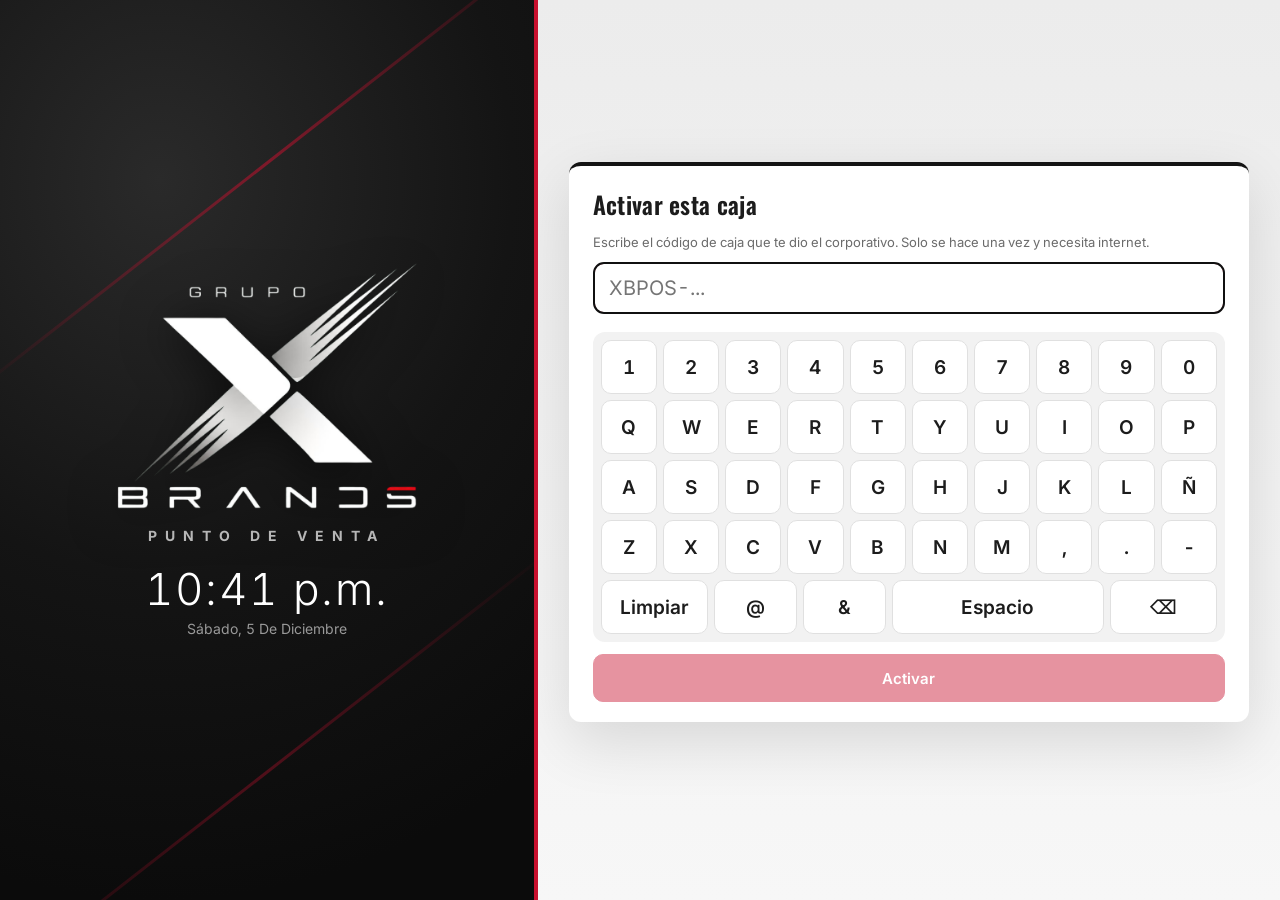
==== commit 70f83b75: "Versión 0.23.2" ====
--- a/index.html
+++ b/index.html
@@ -12,8 +12,8 @@
     <meta name="apple-mobile-web-app-title" content="X Brands POS" />
     <meta name="theme-color" content="#141414" />
     <title>X Brands POS</title>
-    <script type="module" crossorigin src="./assets/index-BFnzR5SZ.js"></script>
-    <link rel="stylesheet" crossorigin href="./assets/index-DuH-Is6f.css">
+    <script type="module" crossorigin src="./assets/index-D1V42Rxk.js"></script>
+    <link rel="stylesheet" crossorigin href="./assets/index-BBXMR9tk.css">
   </head>
   <body>
     <div id="root"></div>
--- a/assets/index-BBXMR9tk.css
+++ b/assets/index-BBXMR9tk.css
@@ -0,0 +1 @@
+@font-face{font-family:Montserrat Variable;font-style:normal;font-display:swap;font-weight:100 900;src:url(./montserrat-cyrillic-ext-wght-normal-CO5hGrJv.woff2) format("woff2-variations");unicode-range:U+0460-052F,U+1C80-1C8A,U+20B4,U+2DE0-2DFF,U+A640-A69F,U+FE2E-FE2F}@font-face{font-family:Montserrat Variable;font-style:normal;font-display:swap;font-weight:100 900;src:url(./montserrat-cyrillic-wght-normal-EAA9jha_.woff2) format("woff2-variations");unicode-range:U+0301,U+0400-045F,U+0490-0491,U+04B0-04B1,U+2116}@font-face{font-family:Montserrat Variable;font-style:normal;font-display:swap;font-weight:100 900;src:url(./montserrat-vietnamese-wght-normal-k7S-YeeD.woff2) format("woff2-variations");unicode-range:U+0102-0103,U+0110-0111,U+0128-0129,U+0168-0169,U+01A0-01A1,U+01AF-01B0,U+0300-0301,U+0303-0304,U+0308-0309,U+0323,U+0329,U+1EA0-1EF9,U+20AB}@font-face{font-family:Montserrat Variable;font-style:normal;font-display:swap;font-weight:100 900;src:url(./montserrat-latin-ext-wght-normal-BsZE-iaG.woff2) format("woff2-variations");unicode-range:U+0100-02BA,U+02BD-02C5,U+02C7-02CC,U+02CE-02D7,U+02DD-02FF,U+0304,U+0308,U+0329,U+1D00-1DBF,U+1E00-1E9F,U+1EF2-1EFF,U+2020,U+20A0-20AB,U+20AD-20C0,U+2113,U+2C60-2C7F,U+A720-A7FF}@font-face{font-family:Montserrat Variable;font-style:normal;font-display:swap;font-weight:100 900;src:url(./montserrat-latin-wght-normal-l_AIctKy.woff2) format("woff2-variations");unicode-range:U+0000-00FF,U+0131,U+0152-0153,U+02BB-02BC,U+02C6,U+02DA,U+02DC,U+0304,U+0308,U+0329,U+2000-206F,U+20AC,U+2122,U+2191,U+2193,U+2212,U+2215,U+FEFF,U+FFFD}@font-face{font-family:Oswald Variable;font-style:normal;font-display:swap;font-weight:200 700;src:url(./oswald-cyrillic-ext-wght-normal-DLWmRmaW.woff2) format("woff2-variations");unicode-range:U+0460-052F,U+1C80-1C8A,U+20B4,U+2DE0-2DFF,U+A640-A69F,U+FE2E-FE2F}@font-face{font-family:Oswald Variable;font-style:normal;font-display:swap;font-weight:200 700;src:url(./oswald-cyrillic-wght-normal-C8sJyxwB.woff2) format("woff2-variations");unicode-range:U+0301,U+0400-045F,U+0490-0491,U+04B0-04B1,U+2116}@font-face{font-family:Oswald Variable;font-style:normal;font-display:swap;font-weight:200 700;src:url(./oswald-vietnamese-wght-normal-Tdf5mmdl.woff2) format("woff2-variations");unicode-range:U+0102-0103,U+0110-0111,U+0128-0129,U+0168-0169,U+01A0-01A1,U+01AF-01B0,U+0300-0301,U+0303-0304,U+0308-0309,U+0323,U+0329,U+1EA0-1EF9,U+20AB}@font-face{font-family:Oswald Variable;font-style:normal;font-display:swap;font-weight:200 700;src:url(./oswald-latin-ext-wght-normal-Dj_1K-Kw.woff2) format("woff2-variations");unicode-range:U+0100-02BA,U+02BD-02C5,U+02C7-02CC,U+02CE-02D7,U+02DD-02FF,U+0304,U+0308,U+0329,U+1D00-1DBF,U+1E00-1E9F,U+1EF2-1EFF,U+2020,U+20A0-20AB,U+20AD-20C0,U+2113,U+2C60-2C7F,U+A720-A7FF}@font-face{font-family:Oswald Variable;font-style:normal;font-display:swap;font-weight:200 700;src:url(./oswald-latin-wght-normal-CzS3kehr.woff2) format("woff2-variations");unicode-range:U+0000-00FF,U+0131,U+0152-0153,U+02BB-02BC,U+02C6,U+02DA,U+02DC,U+0304,U+0308,U+0329,U+2000-206F,U+20AC,U+2122,U+2191,U+2193,U+2212,U+2215,U+FEFF,U+FFFD}@font-face{font-family:Inter Variable;font-style:normal;font-display:swap;font-weight:100 900;src:url(./inter-cyrillic-ext-wght-normal-BOeWTOD4.woff2) format("woff2-variations");unicode-range:U+0460-052F,U+1C80-1C8A,U+20B4,U+2DE0-2DFF,U+A640-A69F,U+FE2E-FE2F}@font-face{font-family:Inter Variable;font-style:normal;font-display:swap;font-weight:100 900;src:url(./inter-cyrillic-wght-normal-DqGufNeO.woff2) format("woff2-variations");unicode-range:U+0301,U+0400-045F,U+0490-0491,U+04B0-04B1,U+2116}@font-face{font-family:Inter Variable;font-style:normal;font-display:swap;font-weight:100 900;src:url(./inter-greek-ext-wght-normal-DlzME5K_.woff2) format("woff2-variations");unicode-range:U+1F00-1FFF}@font-face{font-family:Inter Variable;font-style:normal;font-display:swap;font-weight:100 900;src:url(./inter-greek-wght-normal-CkhJZR-_.woff2) format("woff2-variations");unicode-range:U+0370-0377,U+037A-037F,U+0384-038A,U+038C,U+038E-03A1,U+03A3-03FF}@font-face{font-family:Inter Variable;font-style:normal;font-display:swap;font-weight:100 900;src:url(./inter-vietnamese-wght-normal-CBcvBZtf.woff2) format("woff2-variations");unicode-range:U+0102-0103,U+0110-0111,U+0128-0129,U+0168-0169,U+01A0-01A1,U+01AF-01B0,U+0300-0301,U+0303-0304,U+0308-0309,U+0323,U+0329,U+1EA0-1EF9,U+20AB}@font-face{font-family:Inter Variable;font-style:normal;font-display:swap;font-weight:100 900;src:url(./inter-latin-ext-wght-normal-DO1Apj_S.woff2) format("woff2-variations");unicode-range:U+0100-02BA,U+02BD-02C5,U+02C7-02CC,U+02CE-02D7,U+02DD-02FF,U+0304,U+0308,U+0329,U+1D00-1DBF,U+1E00-1E9F,U+1EF2-1EFF,U+2020,U+20A0-20AB,U+20AD-20C0,U+2113,U+2C60-2C7F,U+A720-A7FF}@font-face{font-family:Inter Variable;font-style:normal;font-display:swap;font-weight:100 900;src:url(./inter-latin-wght-normal-Dx4kXJAl.woff2) format("woff2-variations");unicode-range:U+0000-00FF,U+0131,U+0152-0153,U+02BB-02BC,U+02C6,U+02DA,U+02DC,U+0304,U+0308,U+0329,U+2000-206F,U+20AC,U+2122,U+2191,U+2193,U+2212,U+2215,U+FEFF,U+FFFD}@font-face{font-family:Anton;font-style:normal;font-display:swap;font-weight:400;src:url(./anton-vietnamese-400-normal-CkBxLiRJ.woff2) format("woff2"),url(./anton-vietnamese-400-normal-2FfR1wHA.woff) format("woff");unicode-range:U+0102-0103,U+0110-0111,U+0128-0129,U+0168-0169,U+01A0-01A1,U+01AF-01B0,U+0300-0301,U+0303-0304,U+0308-0309,U+0323,U+0329,U+1EA0-1EF9,U+20AB}@font-face{font-family:Anton;font-style:normal;font-display:swap;font-weight:400;src:url(./anton-latin-ext-400-normal-SyiqE2Jt.woff2) format("woff2"),url(./anton-latin-ext-400-normal-BMODBQc6.woff) format("woff");unicode-range:U+0100-02BA,U+02BD-02C5,U+02C7-02CC,U+02CE-02D7,U+02DD-02FF,U+0304,U+0308,U+0329,U+1D00-1DBF,U+1E00-1E9F,U+1EF2-1EFF,U+2020,U+20A0-20AB,U+20AD-20C0,U+2113,U+2C60-2C7F,U+A720-A7FF}@font-face{font-family:Anton;font-style:normal;font-display:swap;font-weight:400;src:url(./anton-latin-400-normal-Byf51wtH.woff2) format("woff2"),url(./anton-latin-400-normal-AUNGEG_V.woff) format("woff");unicode-range:U+0000-00FF,U+0131,U+0152-0153,U+02BB-02BC,U+02C6,U+02DA,U+02DC,U+0304,U+0308,U+0329,U+2000-206F,U+20AC,U+2122,U+2191,U+2193,U+2212,U+2215,U+FEFF,U+FFFD}@font-face{font-family:Chakra Petch;font-style:normal;font-display:swap;font-weight:600;src:url(./chakra-petch-thai-600-normal-C620THcd.woff2) format("woff2"),url(./chakra-petch-thai-600-normal-BiM5MXH8.woff) format("woff");unicode-range:U+02D7,U+0303,U+0331,U+0E01-0E5B,U+200C-200D,U+25CC}@font-face{font-family:Chakra Petch;font-style:normal;font-display:swap;font-weight:600;src:url([data-uri]) format("woff2"),url(./chakra-petch-vietnamese-600-normal-Pvj4qcw_.woff) format("woff");unicode-range:U+0102-0103,U+0110-0111,U+0128-0129,U+0168-0169,U+01A0-01A1,U+01AF-01B0,U+0300-0301,U+0303-0304,U+0308-0309,U+0323,U+0329,U+1EA0-1EF9,U+20AB}@font-face{font-family:Chakra Petch;font-style:normal;font-display:swap;font-weight:600;src:url(./chakra-petch-latin-ext-600-normal-CdGvbdDU.woff2) format("woff2"),url(./chakra-petch-latin-ext-600-normal-nL80L4xU.woff) format("woff");unicode-range:U+0100-02BA,U+02BD-02C5,U+02C7-02CC,U+02CE-02D7,U+02DD-02FF,U+0304,U+0308,U+0329,U+1D00-1DBF,U+1E00-1E9F,U+1EF2-1EFF,U+2020,U+20A0-20AB,U+20AD-20C0,U+2113,U+2C60-2C7F,U+A720-A7FF}@font-face{font-family:Chakra Petch;font-style:normal;font-display:swap;font-weight:600;src:url(./chakra-petch-latin-600-normal-DVQm9bgb.woff2) format("woff2"),url(./chakra-petch-latin-600-normal-DQKfcdKo.woff) format("woff");unicode-range:U+0000-00FF,U+0131,U+0152-0153,U+02BB-02BC,U+02C6,U+02DA,U+02DC,U+0304,U+0308,U+0329,U+2000-206F,U+20AC,U+2122,U+2191,U+2193,U+2212,U+2215,U+FEFF,U+FFFD}@font-face{font-family:Chakra Petch;font-style:normal;font-display:swap;font-weight:700;src:url(./chakra-petch-thai-700-normal-B7WL5pBr.woff2) format("woff2"),url(./chakra-petch-thai-700-normal-vZLZ_5L8.woff) format("woff");unicode-range:U+02D7,U+0303,U+0331,U+0E01-0E5B,U+200C-200D,U+25CC}@font-face{font-family:Chakra Petch;font-style:normal;font-display:swap;font-weight:700;src:url([data-uri]) format("woff2"),url(./chakra-petch-vietnamese-700-normal-gQuUA8Wu.woff) format("woff");unicode-range:U+0102-0103,U+0110-0111,U+0128-0129,U+0168-0169,U+01A0-01A1,U+01AF-01B0,U+0300-0301,U+0303-0304,U+0308-0309,U+0323,U+0329,U+1EA0-1EF9,U+20AB}@font-face{font-family:Chakra Petch;font-style:normal;font-display:swap;font-weight:700;src:url(./chakra-petch-latin-ext-700-normal-DAkvJhej.woff2) format("woff2"),url(./chakra-petch-latin-ext-700-normal-BeviJPUl.woff) format("woff");unicode-range:U+0100-02BA,U+02BD-02C5,U+02C7-02CC,U+02CE-02D7,U+02DD-02FF,U+0304,U+0308,U+0329,U+1D00-1DBF,U+1E00-1E9F,U+1EF2-1EFF,U+2020,U+20A0-20AB,U+20AD-20C0,U+2113,U+2C60-2C7F,U+A720-A7FF}@font-face{font-family:Chakra Petch;font-style:normal;font-display:swap;font-weight:700;src:url(./chakra-petch-latin-700-normal-CnDBPjkL.woff2) format("woff2"),url(./chakra-petch-latin-700-normal-D1s_c2du.woff) format("woff");unicode-range:U+0000-00FF,U+0131,U+0152-0153,U+02BB-02BC,U+02C6,U+02DA,U+02DC,U+0304,U+0308,U+0329,U+2000-206F,U+20AC,U+2122,U+2191,U+2193,U+2212,U+2215,U+FEFF,U+FFFD}@font-face{font-family:Cormorant Garamond;font-style:italic;font-display:swap;font-weight:500;src:url(./cormorant-garamond-cyrillic-ext-500-italic-ClXnudBg.woff2) format("woff2"),url(./cormorant-garamond-cyrillic-ext-500-italic-DakTmaFY.woff) format("woff");unicode-range:U+0460-052F,U+1C80-1C8A,U+20B4,U+2DE0-2DFF,U+A640-A69F,U+FE2E-FE2F}@font-face{font-family:Cormorant Garamond;font-style:italic;font-display:swap;font-weight:500;src:url(./cormorant-garamond-cyrillic-500-italic-DVnfXoMy.woff2) format("woff2"),url(./cormorant-garamond-cyrillic-500-italic-C9gO-8KC.woff) format("woff");unicode-range:U+0301,U+0400-045F,U+0490-0491,U+04B0-04B1,U+2116}@font-face{font-family:Cormorant Garamond;font-style:italic;font-display:swap;font-weight:500;src:url(./cormorant-garamond-vietnamese-500-italic-D3igDnAQ.woff2) format("woff2"),url(./cormorant-garamond-vietnamese-500-italic-C-296ow0.woff) format("woff");unicode-range:U+0102-0103,U+0110-0111,U+0128-0129,U+0168-0169,U+01A0-01A1,U+01AF-01B0,U+0300-0301,U+0303-0304,U+0308-0309,U+0323,U+0329,U+1EA0-1EF9,U+20AB}@font-face{font-family:Cormorant Garamond;font-style:italic;font-display:swap;font-weight:500;src:url(./cormorant-garamond-latin-ext-500-italic-CE7zdTnu.woff2) format("woff2"),url(./cormorant-garamond-latin-ext-500-italic-CalKM9tT.woff) format("woff");unicode-range:U+0100-02BA,U+02BD-02C5,U+02C7-02CC,U+02CE-02D7,U+02DD-02FF,U+0304,U+0308,U+0329,U+1D00-1DBF,U+1E00-1E9F,U+1EF2-1EFF,U+2020,U+20A0-20AB,U+20AD-20C0,U+2113,U+2C60-2C7F,U+A720-A7FF}@font-face{font-family:Cormorant Garamond;font-style:italic;font-display:swap;font-weight:500;src:url(./cormorant-garamond-latin-500-italic-Y14P-dkT.woff2) format("woff2"),url(./cormorant-garamond-latin-500-italic-DhNIfkTX.woff) format("woff");unicode-range:U+0000-00FF,U+0131,U+0152-0153,U+02BB-02BC,U+02C6,U+02DA,U+02DC,U+0304,U+0308,U+0329,U+2000-206F,U+20AC,U+2122,U+2191,U+2193,U+2212,U+2215,U+FEFF,U+FFFD}:root{--rojo: #c8102e;--rojo-osc: #9e0c24;--negro: #141414;--carbon: #1f1f1f;--grafito: #2b2b2b;--gris: #f2f2f2;--gris2: #e0e0e0;--texto: #1c1c1c;--suave: #6b6b6b;--verde: #1e8e3e;--ambar: #c77700;--peligro: #c8102e;--peligro-osc: #9e0c24;--acento: #c8102e;--barra-fondo: linear-gradient(90deg, #0d0d0d, #1f1f1f);--barra-titulo: #fff;--barra-texto: #cccccc;--barra-activo: #c8102e;--barra-linea: #c8102e;--acceso-fondo: radial-gradient(120% 80% at 30% 20%, #2a2a2a 0%, #141414 55%, #0b0b0b 100%);--acceso-texto: #fff;--fondo-app: #f2f2f2;--fuente-titulo: "Oswald Variable", "Inter Variable", "Segoe UI", sans-serif;font-family:Inter Variable,Segoe UI,system-ui,-apple-system,sans-serif;font-feature-settings:"tnum" 1,"cv11" 1;-webkit-font-smoothing:antialiased;-moz-osx-font-smoothing:grayscale;text-rendering:optimizeLegibility;font-synthesis:none;color:var(--texto);font-size:15px}*{box-sizing:border-box}body{margin:0;background:var(--fondo-app);user-select:none}button{font:inherit;cursor:pointer;border:1px solid var(--gris2);background:#fff;border-radius:10px;padding:12px 16px;min-height:48px;color:var(--texto);touch-action:manipulation}button:hover:not(:disabled){border-color:#bbb}button:disabled{opacity:.45;cursor:default}input,select{font:inherit;user-select:text}h2{margin:0 0 12px;font-size:20px}h3{margin:0;font-size:16px}.btn-primario{background:var(--rojo);color:#fff;border-color:var(--rojo);font-weight:600}.btn-primario:hover:not(:disabled){background:var(--rojo-osc);border-color:var(--rojo-osc)}.btn-peligro{color:var(--rojo);border-color:#f0c2ca}.btn-liga{border:none;background:none;color:var(--rojo);padding:6px 8px}.btn-x{border:1px solid var(--gris2);background:#fff;color:var(--suave);width:44px;height:44px;min-height:44px;padding:0;font-size:18px;border-radius:10px}.grande{font-size:18px;padding:14px 18px}.ancho{width:100%;margin-top:12px}.campo{width:100%;padding:12px 14px;border:2px solid #ccc;border-radius:10px;margin:4px 0 10px;background:#fff;font-size:20px;min-height:52px}.campo-activo{border-color:var(--rojo)}.etiqueta{display:block;font-size:13px;color:var(--suave)}.fila-etiqueta{display:grid;grid-template-columns:160px 1fr;align-items:center;gap:8px}.fila{display:flex;gap:8px;align-items:center}.nota{color:var(--suave);font-size:13px;margin:4px 0 8px}.error{background:#fdecee;color:var(--rojo-osc);border-radius:8px;padding:8px 12px;margin:8px 0}.ok-msg{background:#e7f5ec;color:var(--verde);border-radius:8px;padding:8px 12px;margin:8px 0}.vacio{color:var(--suave);padding:24px;text-align:center;grid-column:1 / -1}.neg{color:var(--rojo);font-weight:600}.pantalla-centro{min-height:100vh;display:grid;place-items:center;background:var(--negro)}.acceso{min-height:100vh;display:grid;grid-template-columns:minmax(340px,42%) 1fr;background:var(--negro)}.acceso-marca{position:relative;overflow:hidden;display:flex;flex-direction:column;justify-content:center;align-items:center;gap:18px;background:var(--acceso-fondo);color:var(--acceso-texto);padding:40px;border-right:4px solid var(--barra-linea)}.acceso-marca:before,.acceso-marca:after{content:"";position:absolute;height:3px;width:140%;left:-20%;background:linear-gradient(90deg,transparent,var(--rojo),transparent);transform:rotate(-38deg);opacity:.55}.acceso-marca:before{top:18%}.acceso-marca:after{bottom:14%;opacity:.35}.acceso-marca img{width:min(300px,70%);filter:drop-shadow(0 8px 24px rgba(0,0,0,.6))}.acceso-marca .pos{letter-spacing:8px;font-weight:700;color:#bbb;font-size:14px}.acceso-marca .sucursal{font-size:18px;font-weight:600;text-align:center}.acceso-marca .reloj{font-size:44px;font-weight:300;letter-spacing:2px}.acceso-marca .fecha{color:#999;font-size:14px;text-transform:capitalize;margin-top:-14px}.acceso-lado{display:grid;place-items:center;background:linear-gradient(180deg,#ececec,#f7f7f7);padding:24px}.acceso-lado .tarjeta{box-shadow:0 20px 60px #0000001f;border-top:4px solid var(--negro)}.acceso-lado h2{font-size:24px}.marca-barra{display:flex;align-items:center;gap:10px}.marca-barra img{height:38px}.marca-barra span{font-size:11px;letter-spacing:4px;color:#aaa;font-weight:700;border-left:1px solid #444;padding-left:10px}@media (max-width: 900px){.acceso{grid-template-columns:1fr}.acceso-marca{border-right:0;border-bottom:4px solid var(--rojo);padding:24px}.acceso-marca .reloj{display:none}}.tarjeta{background:#fff;border-radius:12px;padding:20px 24px;margin-bottom:16px}.pantalla-centro .tarjeta{text-align:center}.logo{font-weight:800;color:var(--rojo);font-size:22px;letter-spacing:.5px;margin-bottom:4px}.rejilla-usuarios{display:grid;grid-template-columns:repeat(auto-fill,minmax(140px,1fr));gap:10px}.btn-usuario{display:flex;flex-direction:column;gap:6px;padding:20px 10px;align-items:center}.btn-usuario:hover:not(:disabled){border-color:var(--negro)}.avatar{width:48px;height:48px;border-radius:50%;background:var(--negro);color:#fff;display:grid;place-items:center;font-weight:700;font-size:18px;border:2px solid var(--rojo)}.btn-usuario span{color:var(--suave);font-size:12px;text-transform:capitalize}.pinpad{width:260px;margin:8px auto}.pin-puntos{display:flex;justify-content:center;gap:10px;margin:8px 0 14px}.pin-puntos span{width:14px;height:14px;border-radius:50%;border:2px solid #999}.pin-puntos span.lleno{background:var(--negro);border-color:var(--negro)}.pin-teclas{display:grid;grid-template-columns:repeat(3,1fr);gap:8px}.pin-teclas button{font-size:20px;padding:14px 0}.app{display:flex;flex-direction:column;height:100vh}.barra{display:flex;align-items:center;gap:18px;background:var(--barra-fondo);color:var(--barra-titulo);padding:6px 16px;border-bottom:3px solid var(--barra-linea)}.marca{font-weight:800;color:#fff}.barra nav{display:flex;gap:6px}.barra nav button{background:transparent;color:var(--barra-texto);border-color:transparent}.barra nav button.activo{background:var(--barra-activo);color:#fff}.estado{margin-left:auto;display:flex;align-items:center;gap:8px;font-size:13px;color:var(--barra-texto)}.estado .btn-liga{color:#ff8a9a}.punto{width:10px;height:10px;border-radius:50%;display:inline-block}.punto.verde{background:#34c759}.punto.rojo{background:#ff453a}.insignia{background:var(--ambar);color:#fff;border-radius:10px;padding:2px 8px;font-weight:600}.sep-v{width:1px;height:16px;background:#444}.estado .ok{color:#9be3ad}.estado .alerta{color:#ffb4a8}.contenido{flex:1;overflow:hidden}.panel{padding:16px;overflow:auto;height:100%}.panel-cab{display:flex;justify-content:space-between;align-items:center;margin-bottom:12px}.acciones{display:flex;flex-wrap:wrap;gap:8px;margin-top:12px}.rejilla-mesas{display:grid;grid-template-columns:repeat(auto-fill,minmax(170px,1fr));gap:12px}.mesa{display:flex;flex-direction:column;align-items:flex-start;gap:4px;padding:14px;text-align:left;min-height:120px}.mesa span{color:var(--suave);font-size:13px}.mesa strong{font-size:18px;margin-top:auto}.mesa.impresa{border-color:var(--ambar);background:#fff8ec}.mesa em{color:var(--ambar);font-size:12px;font-style:normal}.vista-cuenta{display:grid;grid-template-columns:1fr 420px;height:100%}.menu{padding:12px;overflow:auto}.grupos{display:flex;flex-wrap:wrap;gap:8px;margin-bottom:12px}.grupo{border-left-width:6px;font-weight:600}.grupo.activo{background:var(--negro);color:#fff}.productos{display:grid;grid-template-columns:repeat(auto-fill,minmax(150px,1fr));gap:10px}.producto{display:flex;flex-direction:column;gap:8px;justify-content:space-between;min-height:92px;text-align:left}.producto b{color:var(--rojo);font-size:16px;font-weight:700}.producto .producto-nombre{font-size:15px;font-weight:600;line-height:1.22;color:#151515;letter-spacing:-.1px}.ticket{background:#fff;border-left:1px solid var(--gris2);display:flex;flex-direction:column;padding:12px;min-height:0}.ticket-cab{display:flex;justify-content:space-between;align-items:flex-start;border-bottom:1px solid var(--gris2);padding-bottom:8px}.lineas{flex:1;overflow:auto;padding:8px 0}.linea{display:grid;grid-template-columns:32px 1fr auto 48px;gap:6px;align-items:start;padding:6px 0;border-bottom:1px dashed var(--gris2)}.linea .desc small{display:block;color:var(--suave);font-size:12px}.linea .desc small.pend{color:var(--ambar)}.linea.cancelada{text-decoration:line-through;color:#aaa}.linea .imp{text-align:right}.totales>div{display:flex;justify-content:space-between}.totales .total{font-size:24px;font-weight:800;margin-top:4px}.ticket .acciones button.grande{flex-basis:100%}.fondo-modal{position:fixed;inset:0;background:#00000080;display:grid;place-items:center;z-index:10}.modal{background:#fff;border-radius:14px;padding:16px 20px 20px;max-height:94vh;overflow:auto;max-width:96vw}.modal-titulo{display:flex;justify-content:space-between;align-items:center;font-weight:700;font-size:20px;margin-bottom:12px}.btn-cerrar{width:52px;height:52px;padding:0;font-size:22px;border-radius:12px}.total-cobro{font-size:32px;font-weight:800;text-align:center;margin:4px 0 12px}.cambio{font-size:22px;font-weight:700;color:var(--verde);text-align:center;margin:8px 0}.tabla{width:100%;border-collapse:collapse;margin-top:12px;font-size:14px}.tabla th,.tabla td{text-align:left;padding:8px;border-bottom:1px solid var(--gris2)}.tabla th{color:var(--suave);font-weight:600}.teclado{margin-top:8px;background:var(--gris);border-radius:12px;padding:8px}.teclado button{font-size:22px;font-weight:600;min-height:60px;padding:0}.teclado.numerico{display:grid;grid-template-columns:1fr 130px;gap:8px}.teclado-num{display:grid;grid-template-columns:repeat(3,1fr);gap:8px}.teclado-lado{display:grid;grid-template-rows:1fr 2fr;gap:8px}.teclado-lado button{font-size:18px}.teclado.texto .teclado-fila{display:grid;grid-template-columns:repeat(10,1fr);gap:6px;margin-bottom:6px}.teclado.texto .teclado-fila:last-child{grid-template-columns:1fr 3fr 1fr 1.4fr;margin-bottom:0}.teclado.texto button{font-size:19px;min-height:54px}.opciones{display:flex;flex-wrap:wrap;gap:8px;margin:6px 0 10px}.opcion{font-size:16px;min-height:52px}.opcion.activa{background:var(--negro);color:#fff;border-color:var(--negro)}.motivos-rapidos{display:flex;flex-wrap:wrap;gap:6px;margin-bottom:4px}.motivos-rapidos .opcion{min-height:44px;font-size:14px}.vista-ticket{width:100%;height:60vh;border:1px solid var(--gris2);border-radius:8px;background:#fff}.btn-volver{background:var(--negro);color:#fff;border-color:var(--negro);font-weight:700;font-size:17px;min-height:52px;padding:0 18px}.barra nav button{min-height:52px;font-size:16px;padding:0 20px}.barra .estado .btn-liga{min-height:44px}.plantas{display:flex;gap:8px;flex-wrap:wrap}.plantas button.activo{background:var(--negro);color:#fff;border-color:var(--negro)}.mapa{position:relative;background:#fff;border-radius:14px;border:2px dashed var(--gris2);height:calc(100vh - 230px);min-height:420px;margin-top:12px;overflow:hidden}.mapa.editando{border-color:var(--rojo);background-image:radial-gradient(#ddd 1px,transparent 1px);background-size:20px 20px}.mesa-mapa{position:absolute;width:112px;height:104px;display:flex;flex-direction:column;align-items:center;justify-content:center;gap:2px;padding:4px;border:3px solid #b9b9b9;background:#fafafa;border-radius:14px;text-align:center;min-height:0}.mesa-mapa.redonda{border-radius:50%}.mesa-mapa.barra{width:300px;height:76px}.mesa-mapa b{font-size:22px}.mesa-mapa small{font-size:12px;color:var(--suave);line-height:1.2}.mesa-mapa.libre b{color:#777}.mesa-mapa.ocupada{background:#fdecee;border-color:var(--rojo)}.mesa-mapa.ocupada b,.mesa-mapa.ocupada strong{color:var(--rojo-osc)}.mesa-mapa.impresa{background:#fff4e0;border-color:var(--ambar)}.mesa-mapa.impresa b,.mesa-mapa.impresa strong{color:#8a5200}.mesa-mapa.sel{outline:4px solid var(--negro);outline-offset:2px}.mesa-mapa strong{font-size:15px}.leyenda{display:flex;gap:16px;align-items:center;font-size:14px;color:var(--suave)}.leyenda i{display:inline-block;width:16px;height:16px;border-radius:4px;border:2px solid #b9b9b9;vertical-align:-3px;margin-right:4px;background:#fafafa}.leyenda i.oc{background:#fdecee;border-color:var(--rojo)}.leyenda i.im{background:#fff4e0;border-color:var(--ambar)}.editor-lado{display:flex;gap:8px;flex-wrap:wrap;align-items:center;margin-top:8px}.rejilla-ordenes{display:grid;grid-template-columns:repeat(auto-fill,minmax(230px,1fr));gap:12px}.orden{background:#fff;border-radius:14px;border:2px solid var(--gris2);padding:14px;display:flex;flex-direction:column;gap:6px}.orden .cab{display:flex;justify-content:space-between;align-items:center}.orden .cab b{font-size:18px}.chip{font-size:12px;font-weight:700;padding:3px 8px;border-radius:999px;background:var(--gris)}.chip.cobrar{background:#fdecee;color:var(--rojo-osc)}.chip.prep{background:#fff4e0;color:#8a5200}.chip.lista{background:#e7f5ec;color:var(--verde)}.orden .tiempo{color:var(--suave);font-size:13px}.orden .tiempo.tarde{color:var(--rojo);font-weight:700}.orden strong{font-size:20px}.orden .acciones{margin-top:4px}.orden .acciones button{flex:1}.pestanas-sub{display:flex;gap:8px}.pestanas-sub button.activo{background:var(--negro);color:#fff;border-color:var(--negro)}.exito{text-align:center;padding:8px 0}.exito .grande-ok{font-size:64px;line-height:1;color:var(--verde)}.exito h2{margin:8px 0}.cobro-grid{display:grid;grid-template-columns:1fr 300px;gap:16px;align-items:start}.titulo-cuenta{font-size:20px}.ticket-cab{gap:8px}.rejilla-opciones{display:grid;grid-template-columns:repeat(4,1fr);gap:10px}.opcion-grande{min-height:76px;font-size:16px;font-weight:600;white-space:normal}.lista-elegir{display:flex;flex-direction:column;gap:6px;max-height:50vh;overflow:auto}.fila-elegir{display:grid;grid-template-columns:40px 1fr auto;align-items:center;gap:10px;text-align:left;min-height:56px}.fila-elegir.activa{border-color:var(--negro);background:#f5f5f5}.casilla{width:32px;height:32px;border:2px solid #999;border-radius:8px;display:grid;place-items:center;font-weight:800}.fila-elegir.activa .casilla{background:var(--negro);color:#fff;border-color:var(--negro)}.mesa-mapa .varias{position:absolute;top:-10px;right:-10px;background:var(--negro);color:#fff;border-radius:999px;font-size:12px;padding:2px 7px;font-weight:700}.chip.camino{background:#e8f0fe;color:#1a56c4}.cliente-res{display:grid;grid-template-columns:1fr auto;gap:8px;align-items:center;text-align:left}.cliente-res small{display:block;color:var(--suave)}.historial{border-top:1px solid var(--gris2);margin-top:8px;padding-top:8px}.formulario{display:grid;grid-template-columns:1fr 1fr;gap:8px;margin-bottom:10px}.campo-btn{display:flex;flex-direction:column;align-items:flex-start;text-align:left;min-height:60px}.campo-btn small{color:var(--suave);font-size:12px}.campo-btn span{font-size:18px;font-weight:600}.campo-btn.activo{border:2px solid var(--negro)}.form-cuerpo{max-height:42vh;overflow:auto;margin-bottom:10px}.formulario .ancho-total{grid-column:1 / -1}.campo-opciones{display:flex;flex-direction:column;gap:4px}.campo-opciones small{color:var(--suave);font-size:12px}.campo-opciones .opciones{display:flex;flex-wrap:wrap;gap:6px}.campo-opciones .opcion{min-height:44px;padding:8px 12px}.muestra{display:inline-block;width:14px;height:14px;border-radius:4px;margin-right:6px;vertical-align:-2px}.sub-barra{display:flex;align-items:center;gap:10px;margin-bottom:12px;flex-wrap:wrap}.sub-barra .derecha{margin-left:auto;display:flex;gap:8px}.kpis{display:grid;grid-template-columns:repeat(4,1fr);gap:12px;margin-bottom:14px}.kpi{background:#fff;border-radius:12px;padding:14px 16px;border-left:4px solid var(--negro)}.kpi small{color:var(--suave);display:block;font-size:12px;text-transform:uppercase;letter-spacing:.5px}.kpi b{font-size:24px}.kpi.alerta{border-left-color:var(--rojo)}.kpi.alerta b{color:var(--rojo)}.tabla-cat{width:100%;border-collapse:separate;border-spacing:0 6px}.tabla-cat th{text-align:left;font-size:12px;color:var(--suave);text-transform:uppercase;letter-spacing:.5px;padding:0 12px}.tabla-cat td{background:#fff;padding:12px}.tabla-cat td:first-child{border-radius:10px 0 0 10px}.tabla-cat td:last-child{border-radius:0 10px 10px 0;text-align:right}.tabla-cat tr.inactivo td{opacity:.5}.tabla-cat .num{text-align:right;font-variant-numeric:tabular-nums}.tabla-cat button{min-height:44px;padding:8px 14px}.chip.ok{background:#e7f5ec;color:var(--verde)}.chip.bajo{background:#fdecee;color:var(--rojo)}.chip.gris{background:#eee;color:#555}.desplazable{overflow:auto;height:100%;padding-right:4px}.panel-cat{display:flex;flex-direction:column;height:100%}.panel-cat>.desplazable{flex:1}.receta-cab{display:flex;gap:16px;align-items:center;background:var(--negro);color:#fff;border-radius:12px;padding:14px 18px;margin-bottom:12px}.receta-cab .dato small{display:block;color:#aaa;font-size:11px;text-transform:uppercase}.receta-cab .dato b{font-size:20px}.receta-cab .dato.rojo b{color:#ff6b7f}.rejilla-prod{display:grid;grid-template-columns:repeat(auto-fill,minmax(170px,1fr));gap:8px}.rejilla-prod button{text-align:left;min-height:64px}.rejilla-prod button small{display:block;color:var(--suave)}.conteo{display:grid;grid-template-columns:1fr 340px;gap:16px;height:100%}.conteo .fila-conteo{display:grid;grid-template-columns:1fr 110px 130px;align-items:center;gap:8px;text-align:left;width:100%;margin-bottom:6px}.conteo .fila-conteo.activa{border:2px solid var(--negro)}.conteo .fila-conteo .dif{font-size:12px}.insignia.roja{background:var(--rojo)}.barra nav button.activo .insignia.roja{background:#fff;color:var(--rojo)}.form-lado{display:grid;grid-template-columns:1fr 320px;gap:14px;align-items:start}.form-lado .form-cuerpo.alto{max-height:62vh;margin:0}.form-lado .teclado.numerico{grid-template-columns:1fr}.form-lado .teclado.numerico .teclado-lado{grid-template-rows:none;grid-template-columns:1fr 2fr}.form-lado .teclado.numerico .teclado-lado button{flex:1;min-height:56px}.form-lado .teclado.numerico .teclado-num button{min-height:58px}.btn-usuario .avatar{color:#fff;font-size:16px;text-transform:none}.barra{gap:12px}.barra nav{gap:2px}.barra nav button{white-space:nowrap;padding:10px 12px;font-size:14px}.estado{white-space:nowrap}@media (max-width: 1500px){.estado .suc{display:none}}.btn-cocina{flex-basis:100%;background:var(--verde);border-color:var(--verde)}.btn-cocina:hover:not(:disabled){background:#176f30;border-color:#176f30}.kpi .nota{display:block;margin:2px 0 0}.kpi.rojo-kpi{border-left-color:var(--rojo);background:var(--negro);color:#fff}.kpi.rojo-kpi small,.kpi.rojo-kpi .nota{color:#bbb}.barras{display:flex;align-items:flex-end;gap:6px;height:180px;padding-top:18px}.barra-h{flex:1;display:flex;flex-direction:column;align-items:center;justify-content:flex-end;height:100%;min-width:28px}.barra-h i{width:100%;background:linear-gradient(180deg,var(--rojo),var(--rojo-osc));border-radius:6px 6px 0 0;min-height:2px}.barra-h small{font-size:11px;color:var(--suave);margin-top:4px}.barra-h .valor{font-size:10px;color:var(--suave);white-space:nowrap;margin-bottom:2px}.rejilla-rep{display:grid;grid-template-columns:1fr 1fr;gap:0 16px}.rejilla-rep .tabla td.r,.rejilla-rep .tabla th.r,.tabla .r{text-align:right}.denominaciones .fila-conteo{display:grid;grid-template-columns:1fr 80px 120px;align-items:center;gap:8px;width:100%;margin-bottom:4px;min-height:44px;padding:6px 12px;text-align:left}.denominaciones .fila-conteo.activa{border:2px solid var(--negro)}.total-arqueo{background:var(--negro);color:#fff;border-radius:12px;padding:12px 16px;margin-bottom:10px;border-left:4px solid var(--rojo)}.total-arqueo small{display:block;color:#aaa}.total-arqueo b{font-size:28px}.admin{display:grid;grid-template-columns:180px 1fr;height:100%}.admin-tabs{background:var(--carbon);display:flex;flex-direction:column;gap:4px;padding:12px 10px}.admin-tabs button{background:transparent;color:#ccc;border-color:transparent;text-align:left;min-height:52px}.admin-tabs button.activo{background:var(--rojo);color:#fff}.admin-tabs button:hover:not(.activo){background:var(--grafito);color:#fff}.admin-cuerpo{overflow:hidden;height:100%}.aviso-inactividad{position:fixed;left:50%;bottom:24px;transform:translate(-50%);background:var(--negro);color:#fff;padding:14px 24px;border-radius:12px;border-left:5px solid var(--rojo);font-weight:600;z-index:200;box-shadow:0 10px 30px #0000004d}.acceso-pin h2{text-align:center}.acceso-pin .pinpad{margin:0 auto}.grande-error{font-size:18px;text-align:center;padding:30px 10px}.rejilla-mesas-sel{display:grid;grid-template-columns:repeat(auto-fill,minmax(96px,1fr));gap:8px;margin:6px 0 14px}.mesa-sel{min-height:72px;display:flex;flex-direction:column;align-items:center;justify-content:center}.mesa-sel b{font-size:20px}.mesa-sel small{color:var(--suave)}.mesa-sel.ocupada{background:#fdecee}.mesa-sel.activa{background:var(--negro);color:#fff;border-color:var(--negro)}.mesa-sel.activa small{color:#ddd}.mesa-mapa.grupo-ini{border-top-right-radius:0;border-bottom-right-radius:0;z-index:2}.mesa-mapa.unida{border-left-style:dashed;border-radius:0;z-index:2}.mesa-mapa.unida b{font-size:18px}.dos-botones{display:grid;grid-template-columns:1fr 1fr;gap:12px}.boton-modo{min-height:130px;display:flex;flex-direction:column;gap:6px;align-items:center;justify-content:center;text-align:center}.boton-modo b{font-size:20px}.boton-modo small{font-size:13px;opacity:.8;font-weight:400}.panel-consulta{display:flex;flex-direction:column;align-items:center;justify-content:center;gap:24px}.consulta-cab{text-align:center}.consulta-cab small{text-transform:uppercase;letter-spacing:3px;color:var(--suave);font-weight:700}.consulta-cab h1{font-size:44px;margin:6px 0}.consulta-total{font-size:52px;font-weight:800;margin:10px 0}.btn-agregar{min-width:340px;min-height:76px;font-size:22px}.etiqueta-modo{display:inline-block;background:var(--verde);color:#fff;font-size:11px;font-weight:700;letter-spacing:1px;text-transform:uppercase;padding:3px 8px;border-radius:6px;margin-bottom:4px}.codigo-activacion{font-size:32px;font-weight:800;letter-spacing:2px;text-align:center;background:var(--negro);color:#fff;border-radius:12px;padding:22px;margin:12px 0;border-left:5px solid var(--rojo);font-family:Courier New,monospace}.tabla tr.inactivo td{opacity:.5}.especificaciones{white-space:pre-wrap;background:var(--gris);padding:10px 12px;border-radius:8px;font-family:inherit;font-size:13px}.hilo{display:flex;flex-direction:column;gap:8px;margin:10px 0}.globo{background:var(--gris);border-radius:12px;padding:8px 12px;max-width:80%}.globo small{display:block;color:var(--suave);font-size:11px}.globo.mio{align-self:flex-end;background:var(--negro);color:#fff}.globo.mio small{color:#bbb}.form-cuerpo.alto{max-height:62vh}.aviso-inactividad.error-imp{background:var(--rojo);border-left-color:#fff;bottom:80px}.rejilla-kds{display:grid;grid-template-columns:repeat(auto-fill,minmax(260px,1fr));gap:12px}.kds-tarjeta{background:#fff;border-radius:12px;padding:12px;border-top:6px solid var(--verde);display:flex;flex-direction:column;gap:6px}.kds-tarjeta.medio{border-top-color:var(--ambar)}.kds-tarjeta.tarde{border-top-color:var(--rojo);background:#fff6f7}.kds-cab{display:flex;justify-content:space-between;font-size:18px}.kds-cab span{font-weight:800}.kds-item{text-align:left;display:flex;flex-direction:column;gap:2px;min-height:56px}.kds-item b{font-size:17px}.kds-item small{color:var(--suave);font-weight:600}.kds-item .coment{color:var(--rojo)}.grande-vacio{font-size:22px;padding:60px}.pasos-opc{display:flex;flex-wrap:wrap;gap:6px;margin-bottom:10px}.pasos-opc .chip{border:0;cursor:pointer}.rejilla-opc{display:grid;grid-template-columns:repeat(3,1fr);gap:10px;margin:10px 0 14px}.opcion-grande.activa{background:var(--negro);color:#fff;border-color:var(--negro)}.opcion-grande small{display:block;font-weight:500;opacity:.8}.producto.agotado{opacity:.45;position:relative}.producto .etq-agotado{color:var(--rojo);font-size:11px;font-weight:800;letter-spacing:1px}.producto .etq-promo{background:var(--rojo);color:#fff;border-radius:6px;font-size:10px;padding:1px 6px;font-weight:700;align-self:flex-start}.producto .etq-opc{font-size:11px;color:var(--suave)}.producto.modo-agotado{border:2px dashed var(--rojo)}.asientos{display:flex;gap:6px;align-items:center;margin:0 0 8px;flex-wrap:wrap}.asientos .opcion{min-height:40px;padding:6px 12px}.linea .mods{display:block;font-size:12px;color:var(--suave)}.linea .listo{color:var(--verde);font-weight:700;font-size:12px}.aviso-agotado{background:#fdecee;color:var(--rojo);border-radius:8px;padding:8px 12px;margin-bottom:8px;font-weight:600}.permisos td,.permisos th{text-align:center}.permisos td:first-child,.permisos th:first-child{text-align:left}.casilla-btn{width:44px;height:44px;min-height:44px;padding:0;font-size:20px;font-weight:800}.casilla-btn.si{background:var(--negro);color:#fff;border-color:var(--negro)}.boton-archivo{display:inline-flex;align-items:center;min-height:48px;padding:0 14px;border:1px solid var(--gris2);border-radius:10px;background:#fff;cursor:pointer;font-weight:600}.boton-archivo input{display:none}.linea.editable{cursor:pointer}.linea.editable:active{background:#fff3f4}.agregar-nota{display:inline-block;margin-top:4px;font-size:13px;color:var(--rojo);font-weight:600}.comentario-linea{display:block;color:var(--rojo-osc, #9e0b22)!important;font-weight:600}.nota-rapida .chips-nota{display:flex;flex-wrap:wrap;gap:8px;margin-bottom:10px}.nota-rapida .chips-nota .opcion{min-height:48px}.nota-rapida .campo-btn{margin-bottom:8px}.fila-nota{display:flex;align-items:center;gap:12px;margin-top:10px}.fila-nota .btn-primario{flex:1}.cantidad-nota{display:flex;align-items:center;gap:10px}.cantidad-nota button{width:56px;min-height:56px;font-size:26px;font-weight:700}.cantidad-nota b{min-width:36px;text-align:center;font-size:22px}html,body{overscroll-behavior:none;-webkit-text-size-adjust:100%}.app{height:100vh;height:100dvh}.pantalla-centro,.acceso{min-height:100dvh}.modal{max-height:94dvh}.vista-ticket{height:60dvh}.panel-mapa{display:flex;flex-direction:column}.panel-mapa .mapa{flex:1;height:auto;min-height:260px}.barra{min-width:0}.barra nav{flex:1 1 auto;min-width:0;overflow-x:auto;scrollbar-width:none;-webkit-overflow-scrolling:touch}.barra .estado{flex-shrink:0}.vista-cuenta{min-height:0}.vista-cuenta>*{min-height:0}@media (max-width: 1280px){.estado .suc,.estado .sep-v{display:none}.barra{padding:4px 10px;gap:8px}.barra nav button{padding:8px 12px;min-height:48px}.marca-barra img{height:30px}.vista-cuenta{grid-template-columns:1fr 360px}.kpis{grid-template-columns:repeat(2,1fr)}.admin{grid-template-columns:150px 1fr}}@media (max-width: 1100px){.marca-barra span{display:none}.estado b{max-width:110px;overflow:hidden;text-overflow:ellipsis}.rejilla-rep,.cobro-grid,.form-lado,.conteo{grid-template-columns:1fr}}@media (orientation: portrait) and (max-width: 1100px){.barra{flex-wrap:wrap;row-gap:4px}.barra nav{order:3;flex-basis:100%}.vista-cuenta{grid-template-columns:1fr;grid-template-rows:minmax(0,1fr) minmax(0,46%)}.ticket{border-left:0;border-top:3px solid var(--negro)}.productos{grid-template-columns:repeat(auto-fill,minmax(140px,1fr))}.producto{min-height:80px}.admin{grid-template-columns:1fr;grid-template-rows:auto minmax(0,1fr)}.admin-tabs{flex-direction:row;overflow-x:auto;scrollbar-width:none;padding:6px}.admin-tabs button{white-space:nowrap;text-align:center}.rejilla-opciones{grid-template-columns:repeat(2,1fr)}.leyenda{display:none}.mesa-mapa{width:96px;height:90px}.mesa-mapa.barra{width:240px;height:68px}}@media (orientation: landscape) and (max-height: 860px){.teclado button{min-height:52px;font-size:20px}.modal{padding:12px 16px 14px}.modal-titulo{margin-bottom:8px}.mesa-mapa{width:100px;height:88px}}@media (max-width: 1180px) and (orientation: landscape){.estado .txt-estado{display:none}}@media (max-height: 860px){.nota-rapida .chips-nota{gap:6px;margin-bottom:6px}.nota-rapida .chips-nota .opcion{min-height:40px;padding:6px 12px}.nota-rapida .teclado button{min-height:44px;font-size:18px}.nota-rapida .teclado.texto .teclado-fila{margin-bottom:4px;gap:4px}.nota-rapida .fila-nota{margin-top:6px}.nota-rapida .cantidad-nota button{min-height:48px;width:50px}.nota-rapida .fila-nota .btn-primario{min-height:50px}}.teclado.texto .teclado-fila:last-child{display:flex;gap:6px}.teclado.texto .teclado-fila:last-child button{flex:1}.teclado.texto .teclado-fila:last-child .espacio{flex:2.6}.teclado.texto .teclado-fila:last-child .ancha{flex:1.3}.aviso-version{display:flex;align-items:center;gap:12px;flex-wrap:wrap;background:#fff4e0;border-bottom:2px solid var(--ambar);padding:6px 14px;font-size:14px}.aviso-version button{min-height:40px;padding:6px 14px;background:var(--negro);color:#fff;border-color:var(--negro);font-weight:600}.aviso-version .nota-v{color:var(--suave)}.tb{min-height:100dvh;background:#0f0f0f;color:#f2f2f2;padding:0 12px 40px;user-select:text;font-size:15px}.tb-cab{display:flex;align-items:center;gap:12px;padding:14px 4px 10px;border-bottom:3px solid var(--rojo);position:sticky;top:0;background:#0f0f0f;z-index:2}.tb-cab img{height:30px}.tb-cab div{flex:1;display:flex;flex-direction:column}.tb-cab small{color:#9a9a9a;font-size:12px}.tb-cab button{background:transparent;color:#ff8a9a;border-color:#333;min-height:40px;padding:6px 12px}.tb-rangos{display:flex;gap:6px;overflow-x:auto;padding:12px 0;scrollbar-width:none}.tb-rangos button{background:#1d1d1d;color:#ddd;border-color:#2c2c2c;min-height:40px;padding:6px 14px;white-space:nowrap;border-radius:20px}.tb-rangos button.activo{background:var(--rojo);border-color:var(--rojo);color:#fff}.tb-kpis{display:grid;grid-template-columns:repeat(auto-fill,minmax(160px,1fr));gap:10px}.tb-kpi{background:#1b1b1b;border:1px solid #2a2a2a;border-radius:14px;padding:12px;display:flex;flex-direction:column;gap:4px}.tb-kpi.rojo{background:linear-gradient(135deg,var(--rojo-osc),var(--rojo));border-color:var(--rojo)}.tb-kpi small{color:#bdbdbd;font-size:11px;text-transform:uppercase;letter-spacing:.5px}.tb-kpi.rojo small,.tb-kpi.rojo span{color:#ffe3e7}.tb-kpi b{font-size:24px}.tb-kpi span{color:#9a9a9a;font-size:12px}.tb-tarjeta{background:#1b1b1b;border:1px solid #2a2a2a;border-radius:14px;padding:12px 14px;margin-top:12px}.tb-tarjeta h3{margin:0 0 8px;font-size:15px}.tb-tit{display:flex;justify-content:space-between;align-items:center}.tb-tit select{background:#262626;color:#eee;border:1px solid #333;border-radius:8px;padding:6px 8px;font:inherit;font-size:13px}.tb-alertas{border-color:#6b4a00;background:#261d05}.tb-alertas h3{color:#ffc861}.tb-alertas div{font-size:13px;padding:3px 0;color:#f3dfb0}.tb-suc{border-top:1px solid #262626;padding:10px 0;cursor:pointer}.tb-suc-fila{display:flex;align-items:center;gap:10px}.tb-pos{width:24px;height:24px;border-radius:50%;background:#2a2a2a;display:grid;place-items:center;font-size:12px;color:#aaa;flex-shrink:0}.tb-nom{flex:1;min-width:0;display:flex;flex-direction:column}.tb-nom b{overflow:hidden;text-overflow:ellipsis;white-space:nowrap}.tb-nom small,.tb-num small{color:#8d8d8d;font-size:12px}.tb-num{text-align:right;display:flex;flex-direction:column}.tb-num .sube{color:#57d27c}.tb-num .baja{color:#ff6b7d}.tb-punto{display:inline-block;width:8px;height:8px;border-radius:50%;margin-right:6px}.tb-punto.ok{background:#34c759}.tb-punto.no{background:#666}.tb-detalle{display:grid;grid-template-columns:repeat(2,1fr);gap:8px;margin-top:10px;padding:10px;background:#141414;border-radius:10px}.tb-detalle span{display:flex;flex-direction:column;font-size:11px;color:#8d8d8d}.tb-detalle b{font-size:14px;color:#eee}.tb-detalle b.mal{color:#ff6b7d}.tb-barras{display:flex;align-items:flex-end;gap:3px;height:130px}.tb-barras div{flex:1;height:100%;display:flex;flex-direction:column;justify-content:flex-end;align-items:center;gap:3px;min-width:0}.tb-barras i{width:100%;background:var(--rojo);border-radius:4px 4px 0 0;min-height:2px}.tb-barras small{font-size:10px;color:#8d8d8d}.tb-dos{display:grid;grid-template-columns:repeat(auto-fit,minmax(280px,1fr));gap:0 12px}.tb-lin{display:flex;justify-content:space-between;gap:8px;padding:6px 0;border-top:1px solid #242424;font-size:14px}.tb-lin small{color:#8d8d8d}.tb-nota{color:#7d7d7d;font-size:12px;margin:8px 0 0}.tb-vacio{color:#8d8d8d;font-size:13px}.tb-error{background:#3a0f16;color:#ffb3bd;border-radius:10px;padding:10px;margin:8px 0;font-size:14px}.tb-entrar{display:grid;place-items:center}.tb-entrar form{width:min(380px,100%);display:flex;flex-direction:column;gap:10px;text-align:center}.tb-entrar img{height:44px;margin:0 auto 8px}.tb-entrar h2{margin:0}.tb-entrar p{color:#9a9a9a;margin:0 0 8px}.tb-entrar input{font:inherit;font-size:17px;padding:14px;border-radius:10px;border:1px solid #333;background:#1b1b1b;color:#fff}.convenio-cat{background:#f3faf5;border:1px solid #bfe3c9;border-radius:10px;padding:8px 10px;margin:6px 0 10px}.convenio-cat small{display:block;color:#1e6b37;margin-bottom:6px}.convenio-cat .opcion b{margin-left:6px;color:var(--verde)}.mn{min-height:100dvh;background:var(--fondo-app);padding:0 0 30px;user-select:text}.mn-cab{background:var(--barra-fondo);color:var(--barra-titulo);padding:14px 16px 12px;border-bottom:4px solid var(--barra-linea);display:flex;flex-direction:column;align-items:flex-start;gap:4px}.mn-cab img{height:70px;max-width:70%;object-fit:contain}.mn-cab small{color:var(--barra-texto)!important}.mn-cab b{font-size:22px}.mn-cab small{color:#bbb}.mn-promos{background:#fff4e0;padding:8px 16px;display:flex;flex-direction:column;gap:4px;font-size:14px;color:#7a4a00}.mn-grupos{display:flex;gap:8px;overflow-x:auto;padding:10px 12px;position:sticky;top:0;background:var(--fondo-app);border-bottom:1px solid var(--gris2);scrollbar-width:none;z-index:1}.mn-grupos a{white-space:nowrap;padding:8px 14px;border-radius:18px;background:var(--gris);color:var(--texto);text-decoration:none;font-weight:600;font-size:14px}.mn-grupos a.activo{background:var(--negro);color:#fff}.mn section{padding:0 16px;scroll-margin-top:60px}.mn h2{font-size:22px;font-family:var(--fuente-titulo);margin:18px 0 6px;padding-left:8px;border-left:5px solid var(--rojo)}.mn-prod{display:flex;justify-content:space-between;gap:12px;padding:12px 0;border-bottom:1px solid #eee;font-size:16px}.mn-prod span{display:flex;flex-direction:column}.mn-prod b{white-space:nowrap}.mn-prod.agotado{color:#aaa}.mn-tag{color:var(--rojo);font-weight:700;font-size:12px}.mn-ago{color:#999;font-size:12px}.mn-pie{text-align:center;color:var(--suave);font-size:12px;margin-top:24px;padding:0 16px}.mn-vacio{text-align:center;color:var(--suave);padding:40px}.btn-peligro{color:var(--peligro)}.error{color:var(--peligro-osc)}.neg,.orden .tiempo.tarde,.kpi.alerta b,.chip.bajo,.kds-item .coment,.producto .etq-agotado,.aviso-agotado{color:var(--peligro)}.kpi.alerta{border-left-color:var(--peligro)}.kds-tarjeta.tarde{border-top-color:var(--peligro)}.producto.modo-agotado{border-color:var(--peligro)}.insignia.roja,.aviso-inactividad.error-imp{background:var(--peligro)}.chip.cobrar{color:var(--peligro-osc)}h2,h3,.modal-titulo,.totales .total,.total-cobro,.kpi b,.acceso-lado h2{font-family:var(--fuente-titulo);font-weight:600;letter-spacing:.3px}.contenido{background:var(--fondo-app)}.acceso-marca .arte{width:min(420px,90%);max-height:34vh;object-fit:contain;margin-top:6px;filter:drop-shadow(0 10px 22px rgba(0,0,0,.35))}.acceso-marca .lema{font-family:var(--fuente-titulo);font-size:22px;letter-spacing:1px;text-align:center;opacity:.95}.marca-barra img{max-width:140px;object-fit:contain}.festejo{width:150px;margin:0 auto 6px;display:block}[data-marca=santas]{--rojo: #BF0811;--rojo-osc: #8E050C;--negro: #111111;--carbon: #1c1c1c;--acento: #76AADB;--barra-fondo: #ffffff;--barra-titulo: #111111;--barra-texto: #2c2c2c;--barra-activo: #BF0811;--barra-linea: #BF0811;--acceso-fondo: radial-gradient(110% 80% at 30% 15%, #e0252e 0%, #BF0811 45%, #7d040a 100%);--acceso-texto: #fff;--fondo-app: #f3f6f9;--fuente-titulo: "Oswald Variable", "Inter Variable", sans-serif}[data-marca=santas] .marca-barra span{color:#76aadb;border-left-color:#d9d9d9}[data-marca=santas] .marca-barra img{height:44px}[data-marca=santas] .estado .btn-liga{color:#bf0811}[data-marca=santas] .acceso-marca:before,[data-marca=santas] .acceso-marca:after{background:linear-gradient(90deg,transparent,#FEEE00,transparent)}[data-marca=santas] .acceso-marca>img:first-of-type{background:#fff;border-radius:22px;padding:14px 18px;filter:drop-shadow(0 10px 24px rgba(0,0,0,.3))}[data-marca=santas] .acceso-marca .fecha,[data-marca=santas] .acceso-marca .pos{color:#ffe1e1}[data-marca=santas] .grupo.activo,[data-marca=santas] .plantas button.activo{background:#76aadb;border-color:#76aadb;color:#111;font-weight:700}[data-marca=santas] h2,[data-marca=santas] h3{letter-spacing:.4px}[data-marca=cheesy]{--rojo: #623A88;--rojo-osc: #4a2a69;--negro: #2a1840;--carbon: #3a2257;--acento: #FBE106;--verde: #12a59c;--barra-fondo: linear-gradient(90deg, #4a2a69, #623A88);--barra-titulo: #fff;--barra-texto: #e6dbf3;--barra-activo: #F7901E;--barra-linea: #FBE106;--acceso-fondo: radial-gradient(120% 90% at 25% 15%, #8a5bb8 0%, #623A88 40%, #2c1745 100%);--acceso-texto: #fff;--fondo-app: #f5f1fa;--fuente-titulo: "Chakra Petch", "Montserrat Variable", sans-serif}[data-marca=cheesy] .marca-barra img{height:46px}[data-marca=cheesy] .marca-barra span{color:#fbe106;border-left-color:#8a6aac}[data-marca=cheesy] .estado .btn-liga{color:#fbe106}[data-marca=cheesy] .acceso-marca:before,[data-marca=cheesy] .acceso-marca:after{background:linear-gradient(90deg,transparent,#24D9D0,transparent)}[data-marca=cheesy] .acceso-marca{background-image:radial-gradient(2px 2px at 20% 30%,#fff 50%,transparent),radial-gradient(1.5px 1.5px at 70% 20%,#fff 50%,transparent),radial-gradient(1.5px 1.5px at 40% 75%,#fff 50%,transparent),radial-gradient(2px 2px at 85% 60%,#FBE106 50%,transparent),radial-gradient(1px 1px at 10% 85%,#fff 50%,transparent),var(--acceso-fondo)}[data-marca=cheesy] .grupo.activo,[data-marca=cheesy] .plantas button.activo{background:#f7901e;border-color:#f7901e}[data-marca=cheesy] .producto b{color:#f7901e}[data-marca=cheesy] h2,[data-marca=cheesy] h3{letter-spacing:.3px;text-transform:uppercase;font-weight:700}[data-marca=cheesy] .modal-titulo,[data-marca=cheesy] .totales .total,[data-marca=cheesy] .total-cobro,[data-marca=cheesy] .kpi b{font-weight:700;letter-spacing:0}[data-marca=cheesy] .acceso-marca .lema{font-family:Anton,sans-serif;letter-spacing:1.5px}[data-marca=migrante]{--rojo: #2F442D;--rojo-osc: #223321;--negro: #1f2b1e;--carbon: #2b3a29;--acento: #875B3B;--barra-fondo: #2F442D;--barra-titulo: #F2EFE4;--barra-texto: #e2ddcc;--barra-activo: #875B3B;--barra-linea: #875B3B;--acceso-fondo: #2F442D;--acceso-texto: #F2EFE4;--gris: #F2EFE4;--gris2: #ddd6c4;--fondo-app: #F2EFE4;--fuente-titulo: "Oswald Variable", "Inter Variable", sans-serif}[data-marca=migrante] .marca-barra img{height:48px}[data-marca=migrante] .marca-barra span{color:#d9b48f;border-left-color:#5c6e59}[data-marca=migrante] .estado .btn-liga{color:#f0c9a2}[data-marca=migrante] .acceso-marca:before,[data-marca=migrante] .acceso-marca:after{background:linear-gradient(90deg,transparent,#875B3B,transparent)}[data-marca=migrante] .acceso-marca .arte{width:100%;max-width:none;max-height:26vh;object-fit:cover;border-radius:0;filter:none;-webkit-mask-image:linear-gradient(180deg,transparent,#000 18%);mask-image:linear-gradient(180deg,transparent,#000 18%)}[data-marca=migrante] .acceso-lado{background:linear-gradient(180deg,#ebe6d6,#f2efe4)}[data-marca=migrante] .grupo.activo,[data-marca=migrante] .plantas button.activo{background:#875b3b;border-color:#875b3b}[data-marca=migrante] .producto b{color:#875b3b}[data-marca=migrante] .tarjeta,[data-marca=migrante] .ticket,[data-marca=migrante] .modal{background:#fbf9f3}[data-marca=migrante] h2,[data-marca=migrante] h3{letter-spacing:.8px}.acceso-marca .lema{font-style:normal}[data-marca=migrante] .acceso-marca .lema{font-family:Cormorant Garamond,serif;font-style:italic;font-size:24px;color:#d9b48f}.marcas-sel{display:grid;grid-template-columns:repeat(auto-fill,minmax(190px,1fr));gap:12px}.marca-op{display:flex;flex-direction:column;align-items:center;gap:8px;padding:12px;border-radius:14px;border:2px solid var(--gris2);background:#fff;min-height:170px}.marca-op.activa{border-color:var(--rojo);box-shadow:0 0 0 3px color-mix(in srgb,var(--rojo) 25%,transparent)}.marca-op .vista{width:100%;height:90px;border-radius:10px;display:grid;place-items:center}.marca-op .vista img{max-height:76px;max-width:85%;object-fit:contain}.marca-op .colores{display:flex;gap:4px}.marca-op .colores i{width:18px;height:18px;border-radius:50%;border:1px solid #0002}[data-marca=santas] .estado .alerta{color:#bf0811}[data-marca=santas] .estado .ok{color:#1e8e3e}[data-marca=santas] .sep-v{background:#d0d0d0}.personaje{display:flex;flex-direction:column;align-items:center;gap:6px;pointer-events:none;animation:entra-personaje .5s cubic-bezier(.2,1.4,.4,1)}.personaje img{max-width:100%;object-fit:contain;filter:drop-shadow(0 6px 12px rgba(0,0,0,.18))}.personaje .globo{position:relative;background:#fff;color:var(--texto);border:2px solid var(--negro);border-radius:16px;padding:8px 12px;font-weight:700;font-size:14px;max-width:260px;text-align:center;box-shadow:0 4px 0 var(--negro);font-family:var(--fuente-texto, inherit)}.personaje .globo:after{content:"";position:absolute;bottom:-10px;left:50%;transform:translate(-50%);border:9px solid transparent;border-top-color:var(--negro);border-bottom:0}@keyframes entra-personaje{0%{transform:translateY(18px) scale(.9);opacity:0}to{transform:none;opacity:1}}@keyframes flota{0%,to{transform:translateY(0)}50%{transform:translateY(-6px)}}.personaje.esquina{position:absolute;right:14px;bottom:0;z-index:1;width:210px}.personaje.esquina img{height:170px;animation:flota 4s ease-in-out infinite}.personaje.esquina .globo{align-self:flex-end;margin-right:10px}.vacio-personaje{display:flex;flex-direction:column;align-items:center;gap:10px}.vacio-personaje .personaje img{height:130px;animation:flota 4s ease-in-out infinite}.cobro-personaje img{height:150px}.cobro-personaje .globo{font-size:16px}.grande-vacio .personaje img{height:180px}.festejo-flotante{position:fixed;left:50%;bottom:26px;transform:translate(-50%);z-index:300;display:flex;align-items:center;gap:14px;background:var(--barra-activo);color:#fff;border:3px solid var(--negro);border-radius:22px;padding:10px 22px 10px 12px;box-shadow:0 8px 0 var(--negro),0 20px 40px #00000040;animation:festejo-entra 2.6s ease forwards;pointer-events:none}.festejo-flotante img{height:86px;margin-top:-40px;filter:drop-shadow(0 6px 10px rgba(0,0,0,.3))}.festejo-flotante b{font-family:var(--fuente-titulo);font-size:26px;letter-spacing:.5px}@keyframes festejo-entra{0%{transform:translate(-50%,140%)}12%{transform:translate(-50%,-6px)}18%{transform:translate(-50%)}85%{opacity:1;transform:translate(-50%)}to{opacity:0;transform:translate(-50%,20px)}}.aviso-cara{height:34px;vertical-align:middle;margin-right:8px}.insignia-esquina{position:fixed;left:12px;bottom:10px;height:60px;width:auto;z-index:5;pointer-events:none}[data-marca=santas] .mapa{background-color:#fff;background-image:url(./santas-patron-BWugEC-P.png),url(./santas-patron-BWugEC-P.png);background-repeat:repeat-x;background-position:0 0,300px 100%;background-size:1100px auto}[data-marca=santas] .vista-cuenta .menu{background:url(./santas-patron-BWugEC-P.png) repeat-x 0 100% / 900px auto,linear-gradient(180deg,rgba(118,170,219,.1),transparent 240px)}[data-marca=santas] .ticket{border-top:4px solid #76AADB}[data-marca=santas] .admin-tabs{background:#111 url(./santas-patron-BWugEC-P.png) repeat-x 0 100% / 600px auto}[data-marca=santas] .producto{border-bottom:3px solid rgba(118,170,219,.6)}[data-marca=santas] .personaje .globo{border-color:#111;box-shadow:0 4px #bf0811}[data-marca=santas] .festejo-flotante{background:#bf0811}[data-marca=santas] .acceso-lado{background:#fff url(./santas-patron-BWugEC-P.png) repeat-x 0 100% / 1000px auto}[data-marca=cheesy] .mapa{background-color:#fbf9ff;background-image:radial-gradient(2px 2px at 20px 30px,#b9a2d6 50%,transparent),radial-gradient(2px 2px at 90px 80px,#f7c25a 50%,transparent),radial-gradient(1.5px 1.5px at 140px 20px,#24D9D0 50%,transparent),radial-gradient(3px 3px at 60px 130px,rgba(98,58,136,.25) 50%,transparent);background-size:170px 160px}[data-marca=cheesy] .vista-cuenta .menu{background:radial-gradient(120% 60% at 0 0,rgba(98,58,136,.08),transparent 70%)}[data-marca=cheesy] .festejo-flotante{background:#623a88}[data-marca=migrante] .mapa{background-color:#f2efe4;background-image:url(./migrante-textura-C3Xi-4Nv.jpg);background-size:520px}[data-marca=migrante] .vista-cuenta .menu,[data-marca=migrante] .acceso-lado{background-image:url(./migrante-textura-C3Xi-4Nv.jpg);background-size:520px}[data-marca=migrante] .personaje.esquina{display:none}[data-marca=migrante] .vacio-personaje .personaje img,[data-marca=migrante] .grande-vacio .personaje img{height:110px;opacity:.85;filter:none;animation:none}[data-marca=migrante] .personaje .globo{border-color:#2f442d;box-shadow:0 4px #2f442d;font-family:Cormorant Garamond,serif;font-style:italic;font-size:17px}[data-marca=migrante] .festejo-flotante img{height:70px;margin-top:0}[data-marca=xbrands] .personaje{display:none}@media (max-width: 1100px){.personaje.esquina{width:150px}.personaje.esquina img{height:120px}.personaje.esquina .globo{font-size:12px}}[data-marca=cheesy] .mesa-mapa.ocupada{background:#f1e8fa;border-color:#623a88}[data-marca=cheesy] .mesa-mapa.ocupada b,[data-marca=cheesy] .mesa-mapa.ocupada strong{color:#4a2a69}[data-marca=migrante] .mesa-mapa.ocupada{background:#e6ede3;border-color:#2f442d}[data-marca=migrante] .mesa-mapa.ocupada b,[data-marca=migrante] .mesa-mapa.ocupada strong{color:#2f442d}[data-marca=migrante] .mesa-mapa{background:#fbf9f3;border-color:#b9ad92}[data-marca=migrante] .leyenda i.oc{background:#e6ede3;border-color:#2f442d}[data-marca=cheesy] .leyenda i.oc{background:#f1e8fa;border-color:#623a88}.vacio-personaje .personaje img{height:160px}[data-marca=santas] .mesa-mapa{background:#fff}.monedero-cobro{display:flex;align-items:center;gap:10px;flex-wrap:wrap;margin:-4px 0 12px;padding:10px 12px;border:2px dashed var(--acento, #e0b100);border-radius:12px;background:#feee0014}.monedero-cobro>span{flex:1;min-width:200px}.monedero-cobro em{color:var(--gris, #777);font-style:normal;font-size:13px}.monedero-exito{margin-top:8px;padding:8px 12px;border-radius:10px;background:#feee002e;font-weight:600}.aviso-tope{background:#fff4d6;border:1px solid #e0b100;color:#6b5200;border-radius:10px;padding:10px 12px;margin:8px 0;font-weight:600}.aviso-tope.obligatorio{background:#fde2e2;border-color:#b91c1c;color:#7f1d1d}.btn-nombre{background:none;border:1px dashed var(--gris2, #ccc);border-radius:8px;padding:4px 10px;color:inherit;cursor:pointer;font-size:.9em}.filtros-hist{display:flex;flex-wrap:wrap;gap:8px;align-items:center;margin-bottom:10px}.filtros-hist input,.filtros-hist select{padding:8px;border-radius:8px;border:1px solid var(--gris2, #ccc)}.acciones.marchar button{background:#b91c1c;color:#fff}.mitades-sel{margin-bottom:8px}.subgrupos{margin:4px 0 8px}.reservada{display:block;margin-top:2px;font-size:.72em;font-weight:700;color:#1d4ed8;background:#e0ebff;border-radius:6px;padding:1px 6px}.fila-alerta td{background:#fde2e2}tr.tachado td{opacity:.5;text-decoration:line-through}tr.tachado td:last-child{text-decoration:none;opacity:1}.tiempo.cerca{color:#b45309;font-weight:700}.pantalla-cliente{min-height:100vh;background:var(--negro, #141414);color:#fff;display:flex;flex-direction:column;font-family:inherit}.pantalla-cliente header{padding:24px 32px;display:flex;justify-content:center;border-bottom:4px solid var(--rojo, #c8102e)}.pantalla-cliente header img{height:72px}.pc-bienvenida{flex:1;display:flex;flex-direction:column;align-items:center;justify-content:center;gap:12px}.pc-bienvenida b{font-size:3.5rem}.pc-bienvenida span{font-size:1.5rem;opacity:.7}.pc-cuerpo{flex:1;display:flex;flex-direction:column;padding:24px 40px}.pc-lineas{flex:1}.pc-linea{display:flex;justify-content:space-between;gap:16px;font-size:1.6rem;padding:10px 0;border-bottom:1px solid rgba(255,255,255,.12)}.pc-linea small{display:block;font-size:.7em;opacity:.65}.pc-total{border-top:3px solid var(--rojo, #c8102e);padding-top:14px}.pc-total div{display:flex;justify-content:space-between;font-size:1.5rem}.pc-total .grande{font-size:3rem;font-weight:800}.mn-encuesta{display:block;margin:10px 16px;padding:12px;text-align:center;border-radius:12px;background:#fff7e0;color:#7a5600;font-weight:700;text-decoration:none}@keyframes entra{0%{transform:translateY(-8px);opacity:0}to{transform:none;opacity:1}}.alerta-txt{color:#b91c1c;font-size:.85em;font-weight:600}.ok-txt{color:#15803d;font-size:.85em;font-weight:600}.btn-nombre.programado{border-style:solid;border-color:#1d4ed8;color:#1d4ed8;font-weight:700}.tiempo.programado{color:#1d4ed8;font-weight:700}.ticket-logo{display:block;margin:0 auto 6px;max-width:70%;max-height:90px}.aviso-flotante{position:fixed;left:50%;bottom:24px;transform:translate(-50%);z-index:2000;padding:12px 18px;border-radius:12px;background:#fde2e2;color:#7f1d1d;font-weight:700;box-shadow:0 6px 20px #0003}.kds{min-height:0}.kanban-kds{flex:1;min-height:0;display:grid;grid-template-columns:repeat(4,minmax(220px,1fr));gap:10px;overflow-x:auto}.kds-col{display:flex;flex-direction:column;min-height:0;background:var(--gris2);border-radius:12px;padding:8px}.kds-col h3{margin:2px 4px 8px;font-size:16px;display:flex;justify-content:space-between;align-items:center}.kds-col h3 span{background:var(--negro);color:#fff;border-radius:999px;padding:1px 10px;font-size:14px}.col-nuevo h3 span{background:var(--rojo)}.col-preparando h3 span{background:var(--ambar)}.col-listo h3 span{background:var(--verde)}.kds-col-cuerpo{flex:1;overflow:auto;display:flex;flex-direction:column;gap:10px;padding:2px}.col-entregado .kds-tarjeta{opacity:.6}.kds-tarjeta.nueva{animation:kds-latido 1.6s ease-in-out 3}@keyframes kds-latido{50%{box-shadow:0 0 0 4px var(--rojo)}}.kds-item.hecho{opacity:.55;text-decoration:line-through}.btn-exito{background:var(--verde);color:#fff;border-color:var(--verde);font-weight:700}.kds-avisos{display:flex;flex-direction:column;gap:6px;margin-bottom:8px}.kds-aviso{text-align:left;font-size:17px;font-weight:700;padding:12px 14px;border-radius:10px;display:flex;justify-content:space-between;gap:12px}.kds-aviso b{white-space:nowrap;text-decoration:underline}.kds-aviso.cancelado{background:var(--peligro);color:#fff;border-color:var(--peligro)}.kds-aviso.mensaje{background:#fff4d6;border-color:var(--ambar);color:var(--texto)}.kds-fija{position:fixed;inset:0;z-index:50;background:var(--fondo-app);padding:10px}.kds-fija .kds-item b{font-size:20px}.kds-fija .kds-cab{font-size:21px}.kds-inicio{position:fixed;inset:0;display:flex;flex-direction:column;align-items:center;justify-content:center;gap:18px;background:var(--acceso-fondo);color:var(--acceso-texto);text-align:center;cursor:pointer}.kds-inicio img{max-width:260px;max-height:140px}.kds-inicio .nota{color:var(--barra-texto)}.avisos-listos{position:fixed;right:14px;bottom:14px;z-index:60;display:flex;flex-direction:column;gap:8px;max-width:min(420px,calc(100vw - 28px))}.aviso-listo{display:flex;align-items:center;gap:10px;background:#fff;border-left:6px solid var(--verde);border-radius:12px;padding:10px 12px;box-shadow:0 6px 24px #0000002e}.aviso-listo>div{flex:1;display:flex;flex-direction:column}.aviso-listo small{color:var(--suave)}@media (max-width: 900px){.kanban-kds{grid-template-columns:repeat(4,78vw)}}.fin .pestanas-sub{margin:8px 0 12px}.kpis-fin{grid-template-columns:repeat(auto-fill,minmax(210px,1fr))}.kpi .kpi-sub{display:block;font-size:12px;color:var(--suave);margin-top:2px}.kpi.bien{border-left-color:#2a9d8f}.kpi.bien b{color:#1f7a6f}.kpi-btn{text-align:left;cursor:pointer;border-top:0;border-right:0;border-bottom:0;font:inherit}.kpi-btn.sel{outline:2px solid var(--rojo)}.fin-dos{display:grid;grid-template-columns:1fr 1fr;gap:14px;align-items:start}@media (max-width: 1000px){.fin-dos{grid-template-columns:1fr}}.aviso-fin{display:flex;gap:12px;align-items:center;justify-content:space-between;background:#fff7e0;border:1px solid #f2cc8f;padding:10px 14px;border-radius:10px;margin-bottom:12px}.aviso-fin.suave{background:#f4f4f6;border-color:#ddd;justify-content:flex-start}.alertas-fin{border-left:4px solid var(--rojo);margin-bottom:14px;display:grid;gap:4px}.tabla-fin{width:100%;border-collapse:collapse;font-variant-numeric:tabular-nums}.tabla-fin th{text-align:right;font-size:11px;color:var(--suave);text-transform:uppercase;letter-spacing:.5px;padding:6px 8px}.tabla-fin th:first-child{text-align:left}.tabla-fin td{padding:8px;border-bottom:1px solid #eee;text-align:right}.tabla-fin td:first-child{text-align:left}.tabla-fin tr.n0 td{font-weight:700;background:#f6f6f8}.tabla-fin tr.n0.neg td{color:var(--rojo)}.tabla-fin tr.n2 td{color:var(--suave)}.tabla-fin tr.det td{font-size:13px;color:var(--suave);padding-left:28px}.tabla-fin tr.clic{cursor:pointer}.tabla-fin tr.clic:hover td{background:#faf7ff}.tabla-fin tr.grande td{font-size:18px}.tabla-fin td.sube{color:#1f7a6f;font-weight:700}.tabla-fin td.baja{color:var(--rojo);font-weight:700}.tabla-fin.prods td{vertical-align:top}.barras-fin{display:flex;align-items:flex-end;gap:3px;height:180px;padding-top:6px}.barra-dia{flex:1;display:flex;flex-direction:column;align-items:center;height:100%;justify-content:flex-end;min-width:6px}.barra-dia i{display:flex;align-items:flex-end;width:100%;background:var(--rojo);border-radius:4px 4px 0 0;opacity:.85}.barra-dia em{display:block;width:100%;background:#f2cc8f}.barra-dia small{font-size:10px;color:var(--suave)}.cuadro{display:inline-block;width:10px;height:10px;border-radius:2px;margin:0 6px 0 2px;vertical-align:middle}.cuadro.neta{background:var(--rojo)}.cuadro.costo{background:#f2cc8f}.cascada{display:flex;height:34px;border-radius:8px;overflow:hidden;margin:6px 0 10px}.cascada i{display:block;height:100%}.cascada-ley{display:grid;grid-template-columns:1fr 1fr;gap:6px 14px;margin-bottom:8px}.cascada-ley div{display:flex;align-items:center}.cascada-ley b{margin-left:auto;font-variant-numeric:tabular-nums}.medidor{position:relative;height:18px;background:#eee;border-radius:9px;margin:14px 0 22px}.medidor i{display:block;height:100%;border-radius:9px}.medidor i.ok{background:#2a9d8f}.medidor i.falta{background:#e07a5f}.medidor .linea-pe{position:absolute;top:-4px;height:26px;border-left:2px dashed #333;font-size:11px;padding:28px 0 0 4px;white-space:nowrap}.desl{display:block;margin:8px 0}.desl span{display:flex;justify-content:space-between;font-size:14px}.desl input{width:100%;accent-color:var(--rojo)}.fin{padding:12px 16px 24px}.producto.con-foto{position:relative;overflow:hidden;min-height:176px;padding-top:104px;justify-content:flex-end;gap:4px}.producto .producto-foto{position:absolute;top:0;left:0;right:0;height:112px;width:100%;object-fit:cover;pointer-events:none;-webkit-mask-image:linear-gradient(180deg,#000 55%,transparent 100%);mask-image:linear-gradient(180deg,#000 55%,transparent 100%)}.producto.con-foto>:not(.producto-foto){position:relative}.producto.con-foto .etq-promo{position:absolute;top:6px;left:6px}.opcion.opcion-extra{border-style:dashed}.reloj-tiempo{display:flex;align-items:center;gap:8px;margin-top:4px;font-size:13px;font-weight:600;color:var(--rojo)}.reloj-tiempo button{padding:4px 10px;min-height:0;font-size:12px}.chip.app{background:#ffe7c2;color:#7a4a00}.barra nav{flex:1 1 auto;min-width:0;overflow-x:auto;scrollbar-width:none}.barra nav::-webkit-scrollbar{display:none}@media (max-width: 1440px){.barra nav button{padding:10px 9px;font-size:13.5px}.estado .txt-estado.ok{display:none}}.mesa-mapa.redonda{width:96px;height:96px;box-shadow:0 0 0 6px #fff,0 0 0 8px var(--gris2)}.mesa-mapa.booth{border-radius:6px;width:116px;height:92px;margin-top:16px;overflow:visible}.mesa-mapa.booth:before,.mesa-mapa.booth:after{content:"";position:absolute;left:-6px;right:-6px;height:16px;border-radius:10px 10px 4px 4px;background:repeating-linear-gradient(90deg,var(--rojo) 0 12px,var(--rojo-osc) 12px 14px);box-shadow:0 2px #00000040}.mesa-mapa.booth:before{top:-22px}.mesa-mapa.booth:after{bottom:-22px;border-radius:4px 4px 10px 10px}.mesa-mapa.barra.con-sillas{height:auto;min-height:96px;padding:8px 12px 10px;justify-content:flex-start;gap:6px;cursor:default;border-radius:12px}.mapa.editando .mesa-mapa.barra.con-sillas,.mapa.editando .entrada-mapa{cursor:grab}.barra-cab{display:flex;align-items:baseline;gap:10px;width:100%;justify-content:center;cursor:pointer}.barra-cab b{font-size:20px}.sillas{display:flex;gap:6px;justify-content:center;flex-wrap:nowrap}.sillas .silla{width:40px;height:40px;min-height:40px;padding:0;border-radius:50%;border:2px solid var(--gris2);background:#fff;font-size:15px;font-weight:700;color:#555}.sillas .silla.ocupada{background:var(--rojo);border-color:var(--rojo-osc);color:#fff}.sillas .silla.impresa{background:var(--ambar, #e8a33a);border-color:#8a5200;color:#fff}.sillas .silla:disabled{opacity:1}.entrada-mapa{position:absolute;display:flex;align-items:center;gap:6px;padding:8px 18px;border-radius:999px;background:#1f8a4c;color:#fff;font-weight:700;letter-spacing:1.5px;box-shadow:0 3px #0f5a30;user-select:none;z-index:1;font-size:15px}.entrada-mapa span{font-size:20px}.entrada-mapa.sel{outline:4px solid var(--negro);outline-offset:2px}.sillas-editor b{min-width:24px;text-align:center}.mesa-mapa .mesa-texto{display:flex;flex-direction:column;align-items:center;gap:2px}.mesa-mapa,.entrada-mapa{transform-origin:center center;transition:transform .15s}.sillas-editor button[title^=Girar]{font-size:22px;min-width:52px;font-weight:700}.mesa-mapa{overflow:visible}.mesa-mapa.g6{width:176px}.silla-plano{position:absolute;width:34px;height:14px;border:2px solid #9a9a9a;background:#fff;border-radius:4px 4px 9px 9px;pointer-events:none}.silla-plano.v{width:14px;height:34px;border-radius:4px 9px 9px 4px}.silla-plano.banco{width:20px;height:20px;border-radius:50%}.mesa-mapa .silla-plano:nth-child(2n):not(.v):not(.banco){border-radius:9px 9px 4px 4px}.mesa-mapa.ocupada .silla-plano{border-color:var(--rojo);background:#fdecee}.mesa-mapa.impresa .silla-plano{border-color:var(--ambar);background:#fff4e0}.mesa-mapa.sel{outline-offset:26px}.barra-plano{position:absolute;display:flex;flex-direction:column;align-items:stretch;gap:10px;transform-origin:center center;transition:transform .15s;user-select:none}.barra-plano.sel{outline:4px solid var(--negro);outline-offset:6px;border-radius:12px}.mapa.editando .barra-plano{cursor:grab}.barra-mostrador{border:3px solid #b9b9b9;background:repeating-linear-gradient(45deg,#fafafa 0 10px,#f0f0f0 10px 12px);border-radius:10px;padding:10px 12px;min-height:56px;display:flex;align-items:center;cursor:pointer}.barra-mostrador.ocupada{border-color:var(--rojo);background:#fdecee}.barra-plano .sillas{padding:0 10px;justify-content:space-around}.barra-plano .silla{box-shadow:0 2px #00000026}.letrero-mapa{position:absolute;display:flex;align-items:center;gap:8px;padding:8px 18px 8px 12px;background:#fffaf0;border:3px dashed #c47a12;border-radius:6px;color:#7a4a05;text-transform:uppercase;letter-spacing:2px;user-select:none;z-index:1;box-shadow:4px 4px #c47a1240;transform-origin:center center;transition:transform .15s;font-family:var(--fuente-titulo)}.letrero-mapa b{font-size:20px;font-weight:600}.letrero-mapa .letrero-icono{font-size:20px}.letrero-mapa.sel{outline:4px solid var(--negro);outline-offset:3px}.mapa.editando .letrero-mapa{cursor:grab}.mapa{isolation:isolate;contain:paint}.mesa-mapa,.barra-plano,.entrada-mapa,.letrero-mapa{will-change:transform,left,top;backface-visibility:hidden;-webkit-backface-visibility:hidden}.letrero-mapa{box-shadow:none;outline:3px solid rgba(196,122,18,.18);outline-offset:3px}.letrero-mapa.sel{outline:4px solid var(--negro)}
